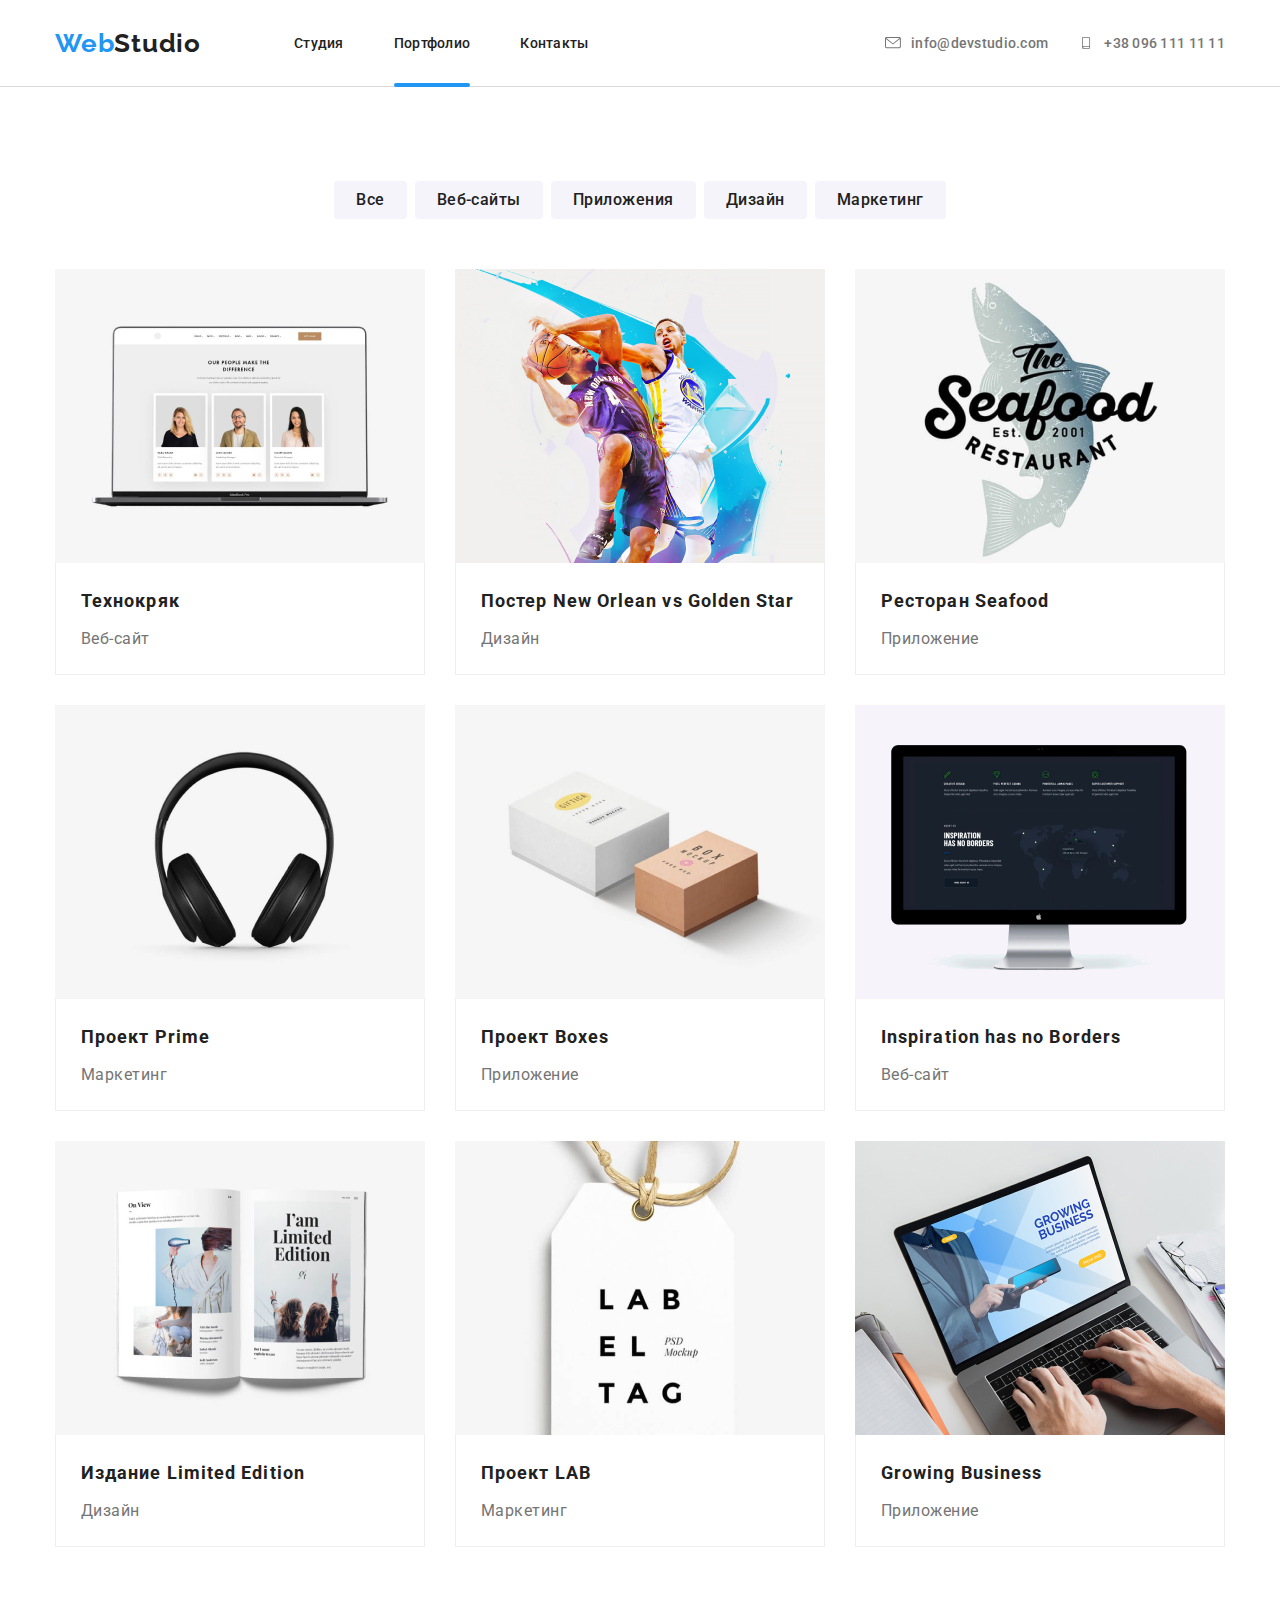
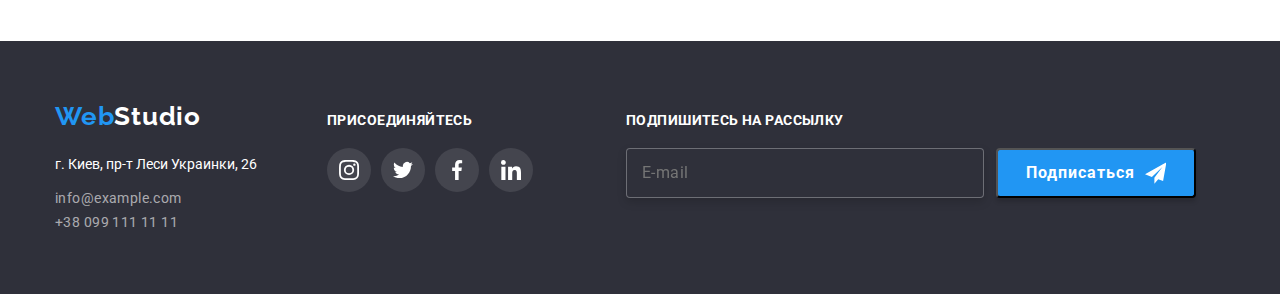
==== portfolio.html @ 21ef0cd2 "Add files via upload" ====
<!DOCTYPE html>
<html lang="ru">
  
<head>
    <meta charset="utf-8">
    <meta name="description" content="Портфолио веб-студии по созданию сайтов для бизнеса">
    <title>Портфолио</title>
    <link href="https://fonts.googleapis.com/css2?family=Raleway:wght@700&family=Roboto:wght@400;500;700;900&display=swap" rel="stylesheet">
    <link rel="stylesheet" href="https://cdnjs.cloudflare.com/ajax/libs/modern-normalize/1.0.0/modern-normalize.min.css">
    <link rel="stylesheet" href="./css/styles.css">
</head>
  
  <body>
    <header class="page-head">
      <div class="container header-menu">
        <nav class="main-nav">
          <a href="index.html" class="logo"><span class="part-logo-web">Web</span>Studio</a>
    
          <ul class="site-nav">
            <li class="item"><a href="./index.html" class="site-nav-link">Студия</a></li>
            <li class="item"><a href="./portfolio.html" class="site-nav-link is-active">Портфолио</a></li>
            <li class="item"><a href="#contacts" class="site-nav-link">Контакты</a></li>
          </ul>
        </nav>
    
        <address class="header-address-container">
          <a href="mailto:info@devstudio.com" class="header-address-link address-link">
            <svg class="address-icon" width="16" height="12">
              <use href="./images/symbol-defs.svg#icon-envelope"></use>
            </svg>info@devstudio.com</a>
          <a href="tel:+380961111111" class="header-address-link address-link">
            <svg class="address-icon" width="16" height="12">
              <use href="./images/symbol-defs.svg#icon-smartphone"></use>
            </svg>+38 096 111 11 11</a>
        </address>
      </div>
    </header>
    
    <main>
      <section class="portfolio-page">
        <div class="container">
          <ul class="nav-projects">
            <li>
              <button type="button" class="button-nav-projects">Все</button>
            </li>
          
            <li>
              <button type="button" class="button-nav-projects">Веб-сайты</button>
            </li>

            <li>
              <button type="button" class="button-nav-projects">Приложения</button>
            </li>

            <li>
              <button type="button" class="button-nav-projects">Дизайн</button>
            </li>

            <li>
              <button type="button" class="button-nav-projects">Маркетинг</button>
            </li>
          </ul>
  
          <ul class="projects-cards-container">
            <li class="project-card">
              <a href="" class="project-link">
                <div class="project-thumb">
                  <img src="./images/Technocrack.jpg" alt="Открытый сайт на ноутбуке" width="370">
                  <p class="project-description">Технокряк это современная площадка распространения коронавируса. Компании используют эту платформу для цифрового
                  шпионажа и атак на защищённые сервера конкурентов.</p>
                </div>
                <div class="project-card-description">
                  <h2 class="title-project">Технокряк</h2>
                  <p class="project-type">Веб-сайт</p>
                </div>
              </a>
            </li>

            <li class="project-card">
              <a href="" class="project-link">
                <div class="project-thumb">
                  <img src="./images/PosterNewOrlean.jpg" alt="Игроки в баскетбол с мячом" width="370">
                  <p class="project-description">Lorem ipsum dolor sit amet, consectetur adipisicing elit. A ut minima sequi non maiores explicabo molestias magnam exercitationem harum quidem.</p>
                </div>
                <div class="project-card-description">
                  <h2 class="title-project">Постер New Orlean vs Golden Star</h2>
                  <p class="project-type">Дизайн</p>
                </div>
              </a>
            </li>

            <li class="project-card">
              <a href="" class="project-link">
                <div class="project-thumb">
                  <img src="./images/RestSeaFood.jpg" alt="Название на фоне рыбы" width="370">
                  <p class="project-description">Lorem ipsum dolor sit amet consectetur adipisicing elit. Error, consequatur dignissimos rem amet neque labore excepturi aperiam doloremque quia ipsa!</p>
                </div>
                <div class="project-card-description">
                  <h2 class="title-project">Ресторан Seafood</h2>
                  <p class="project-type">Приложение</p>
                </div>
              </a>
            </li>

            <li class="project-card">
              <a href="" class="project-link">
                <div class="project-thumb">
                  <img src="./images/ProjectPrime.jpg" alt="Наушники" width="370">
                  <p class="project-description">Lorem ipsum, dolor sit amet consectetur adipisicing elit. Numquam quis dolore optio, deleniti perferendis non sit dolorum veniam minima error.</p>
                </div>
                <div class="project-card-description">
                  <h2 class="title-project">Проект Prime</h2>
                  <p class="project-type">Маркетинг</p>
                </div>
              </a>
            </li>

            <li class="project-card">
              <a href="" class="project-link">
                <div class="project-thumb">
                  <img src="./images/ProjectBoxes.jpg" alt="Коробки с лого" width="370">
                  <p class="project-description">Lorem ipsum dolor sit amet consectetur adipisicing elit. Possimus aperiam quas facilis sunt accusantium minima quod quibusdam velit quidem? Aut.</p>
                </div>
                <div class="project-card-description">
                  <h2 class="title-project">Проект Boxes</h2>
                  <p class="project-type">Приложение</p>
                </div>
              </a>
            </li>

            <li class="project-card">
              <a href="" class="project-link">
                <div class="project-thumb">
                  <img src="./images/Inspiration.jpg" alt="Открытый сайт на ПК" width="370">
                  <p class="project-description">Lorem ipsum, dolor sit amet consectetur adipisicing elit. Doloribus, obcaecati doloremque vero porro quas adipisci iure ipsam possimus voluptas aspernatur!</p>
                </div>
                <div class="project-card-description">
                  <h2 class="title-project">Inspiration has no Borders</h2>
                  <p class="project-type">Веб-сайт</p>
                </div>
              </a>
            </li>

            <li class="project-card">
              <a href="" class="project-link">
                <div class="project-thumb">
                  <img src="./images/LimitedEdition.jpg" alt="Журнал" width="370">
                  <p class="project-description">Lorem ipsum dolor sit amet consectetur, adipisicing elit. Quidem cumque iure ipsa, provident esse quas quod facilis facere unde velit.</p>
                </div>
                <div class="project-card-description">
                  <h2 class="title-project">Издание Limited Edition</h2>
                  <p class="project-type">Дизайн</p>
                </div>
              </a>
            </li>

            <li class="project-card">
              <a href="" class="project-link">
                <div class="project-thumb">
                  <img src="./images/ProjectLAB.jpg" alt="Бирка с лого" width="370">
                  <p class="project-description">Lorem, ipsum dolor sit amet consectetur adipisicing elit. Aspernatur vel illo adipisci blanditiis dicta id ullam, iure unde sit quam.</p>
                </div>
                <div class="project-card-description">
                  <h2 class="title-project">Проект LAB</h2>
                  <p class="project-type">Маркетинг</p>
                </div>
              </a>
            </li>

            <li class="project-card">
              <a href="" class="project-link">
                <div class="project-thumb">
                  <img src="./images/GrowingBusiness.jpg" alt="Руки на клавиатуре ноутбука" width="370">
                  <p class="project-description">Lorem ipsum dolor sit, amet consectetur adipisicing elit. Ad neque dolores expedita esse ipsam impedit doloremque corporis quae assumenda suscipit?</p>
                </div>
                <div class="project-card-description">
                  <h2 class="title-project">Growing Business</h2>
                  <p class="project-type">Приложение</p>
                </div>
              </a>
            </li>
          </ul>
        </div>
      </section>
    </main>
   
    <footer class="footer-container">
      <div class="container" id="contacts">
        <div class="life-address">
          <a href="index.html" class="logo logo-footer"><span class="part-logo-web">Web</span>Studio</a>
          <address class="post-address">г. Киев, пр-т Леси Украинки, 26</address>
          <address class="footer-address-container">
            <a href="mailto:info@example.com" class="footer-address-link address-link">info@example.com<br></a>
            <a href="tel:+380991111111" class="footer-address-link address-link">+38 099 111 11 11</a>
          </address>
        </div>
        <div class="social-networks-container">
          <p class="footer-titles">Присоединяйтесь</p>
          <ul class="social-networks-list">
            <li class="social-icons-item">
              <a href="http://instagram.com/" target="_blank" rel="noopener noreferer" aria-label="Instagram">
                <svg class="social-icon social-icon-footer" width="16" height="12">
                  <use href="./images/symbol-defs.svg#icon-instagram"></use>
                </svg>
              </a>
            </li>
            <li class="social-icons-item">
              <a href="https://twitter.com/" target="_blank" rel="noopener noreferer" aria-label="Twitter">
                <svg class="social-icon social-icon-footer" width="16" height="12">
                  <use href="./images/symbol-defs.svg#icon-twitter"></use>
                </svg>
              </a>
            </li>
            <li class="social-icons-item">
              <a href="https://www.facebook.com/" target="_blank" rel="noopener noreferer" aria-label="Facebook">
                <svg class="social-icon social-icon-footer" width="16" height="12">
                  <use href="./images/symbol-defs.svg#icon-facebook"></use>
                </svg>
              </a>
            </li>
            <li class="social-icons-item">
              <a href="https://www.linkedin.com/" target="_blank" rel="noopener noreferer" aria-label="Linkedin">
                <svg class="social-icon social-icon-footer" width="16" height="12">
                  <use href="./images/symbol-defs.svg#icon-linkedin"></use>
                </svg>
              </a>
            </li>
          </ul>
        </div>
    
        <form action="" method="POST">
          <label class="footer-titles" for="subscribe">Подпишитесь на рассылку</label>
          <div class="subscribe-input-button">
            <input class="email-input" type="email" name="email" placeholder="E-mail" id="subscribe" />
            <button class="subscribe-button" type="submit">
              Подписаться
              <!--<span class="subscribe-button-text">Подписаться</span>-->
              <svg class="subscribe-button-icon" width="24" height="24">
                <use href="./images/symbol-defs.svg#icon-send"></use>
              </svg>
            </button>
          </div>
        </form>
      </div>
    </footer>
  </body>
</html>
---- css/styles.css ----
ul {
  list-style-type: none; /* Убираем маркеры */
  margin: 0px;
  padding: 0px;
}

a {
  text-decoration: none;
}

img {
  display: block;
}

.container {
  width: 1200px;
  padding-left: 15px;
  padding-right: 15px;
  margin-left: auto;
  margin-right: auto;
}

.features-container ul,
.services-container ul,
.team-container ul,
.regular-customers-container ul {
  display: flex;
  justify-content: space-between;
}

.page-head {
  padding-top: 25px;
  padding-bottom: 25px;
  background: #ffffff;
  border-bottom: 1px solid rgba(0, 0, 0, 0.15);
}

.logo {
  font-family: Raleway, sans-serif;
  font-style: normal;
  font-weight: bold;
  font-size: 26px;
  line-height: 31px;
  letter-spacing: 0.03em;
  color: #212121;

  transition-duration: 250ms;
  transition-timing-function: cubic-bezier(0.4, 0, 0.2, 1);
}

.part-logo-web {
  color: #2196f3;
}

.site-nav {
  display: flex;
  margin-left: 93px;
  font-family: "Roboto", sans-serif;
  font-style: normal;
  font-weight: 500;
  font-size: 14px;
  line-height: 16px;
  letter-spacing: 0.02em;
}

.site-nav .item:not(:last-child) {
  margin-right: 50px;
}

.site-nav-link {
  position: relative;
  display: block;
  color: #212121;
  padding-top: 10px;
  padding-bottom: 10px;

  transition-duration: 250ms;
  transition-timing-function: cubic-bezier(0.4, 0, 0.2, 1);
}

.is-active::after {
  position: absolute;
  left: 0;
  bottom: 0;
  content: "";
  display: block;
  width: 100%;
  height: 4px;
  background-color: #2196f3;
  border-radius: 2px;
  transform: translateY(26px);
  opacity: 1;
}

.header-address-container {
  display: flex;
  margin-left: auto;
  font-family: "Roboto", sans-serif;
  font-style: normal;
  font-weight: 500;
  font-size: 14px;
  line-height: 16px;
  letter-spacing: 0.02em;
}

.header-address-link {
  display: flex;
  align-items: center;
  justify-content: center;
  color: #757575;
}

.address-link {
  transition-duration: 250ms;
  transition-timing-function: cubic-bezier(0.4, 0, 0.2, 1);
}

.header-address-link:not(:last-child) {
  margin-right: 30px;
}

.header-menu,
.main-nav {
  display: flex;
  align-items: center;
}

.address-icon {
  margin-right: 10px;
  fill: #757575;

  transition-duration: 250ms;
  transition-timing-function: cubic-bezier(0.4, 0, 0.2, 1);
}

.page-hero {
  height: 600px;
  max-width: 1600px;
  padding-top: 200px;
  padding-bottom: 200px;
  font-family: "Roboto", sans-serif;
  font-style: normal;
  text-align: center;
  background-color: #2f303a;
  background-image: linear-gradient(
      rgba(47, 48, 58, 0.4),
      rgba(47, 48, 58, 0.4)
    ),
    url(../images/hero-background.jpg);
  background-size: cover;
}

.title-hero {
  font-weight: 900;
  font-size: 44px;
  line-height: 60px;
  text-transform: uppercase;
  color: #ffffff;
  letter-spacing: 0.06em;
  margin-top: 0px;
  margin-bottom: 30px;
  width: 696px;
  margin-left: auto;
  margin-right: auto;
}

.button-order-service {
  background-color: #2196f3;
  box-shadow: 0px 4px 4px rgba(0, 0, 0, 0.15);
  font-weight: bold;
  font-size: 16px;
  line-height: 30px;
  display: flex;
  text-align: center;
  border-radius: 4px;
  border: 0px;
  letter-spacing: 0.06em;
  color: #ffffff;
  min-width: 200px;
  min-height: 50px;
  padding: 10px 32px;
  margin-left: auto;
  margin-right: auto;

  transition-duration: 250ms;
  transition-timing-function: cubic-bezier(0.4, 0, 0.2, 1);
}

.features-container {
  background: #ffffff;
  font-family: "Roboto", sans-serif;
  font-style: normal;
  letter-spacing: 0.03em;
  padding: 94px 0px;
}

.feature-card::before {
  content: "";
  display: block;
  width: 270px;
  height: 120px;
  margin-bottom: 30px;
  background-size: contain;
  background-repeat: no-repeat;
  background-position: center;
  background-color: #f5f4fa;
  border-radius: 4px;
}

.icon-antenna::before {
  background-image: url(../images/antenna.svg);
  background-size: 70px 70px;
}

.icon-clock::before {
  background-image: url(../images/clock.svg);
  background-size: 67px 70px;
}

.icon-diagram::before {
  background-image: url(../images/diagram.svg);
  background-size: 70px 54px;
}

.icon-astronaut::before {
  background-image: url(../images/astronaut.svg);
  background-size: 70px 70px;
}

.title-features {
  display: none;
}

.title-paragraph-features {
  text-transform: uppercase;
  font-weight: bold;
  font-size: 14px;
  line-height: 16px;
  color: #212121;
  margin-top: 0px;
  margin-bottom: 10px;
}

.text-paragraph-features {
  font-weight: normal;
  font-size: 14px;
  line-height: 24px;
  color: #757575;
  margin-top: 0px;
  margin-bottom: 0px;
  width: 270px;
}

.services-container {
  background: #ffffff;
  padding-bottom: 94px;
}

.services-thumb {
  position: relative;
}

.services-title {
  position: absolute;
  bottom: 0%;
  width: 100%;
  height: 70px;
  margin: 0px;
  padding-top: 27px;
  padding-bottom: 27px;
  background-color: rgba(47, 48, 58, 0.8);
  font-family: Roboto;
  font-style: normal;
  font-weight: bold;
  font-size: 14px;
  line-height: 16px;
  text-align: center;
  letter-spacing: 0.03em;
  text-transform: uppercase;
  color: #ffffff;
}

.section-titles {
  font-family: "Roboto", sans-serif;
  font-style: normal;
  font-weight: bold;
  font-size: 36px;
  line-height: 42px;
  text-align: center;
  letter-spacing: 0.03em;
  color: #212121;
  margin-top: 0px;
  margin-bottom: 50px;
}

.team-container {
  background: #f5f4fa;
  padding: 94px 0px;
}

.employee-card {
  background: #ffffff;
  box-shadow: 0px 1px 3px rgba(0, 0, 0, 0.12), 0px 1px 1px rgba(0, 0, 0, 0.14),
    0px 2px 1px rgba(0, 0, 0, 0.2);
  font-family: "Roboto", sans-serif;
  font-style: normal;
  font-size: 16px;
  line-height: 19px;
  text-align: center;
  letter-spacing: 0.03em;
  width: 270px;
}

.employee-card-description {
  padding: 30px 32px;
}

.title-employee-card {
  font-weight: 500;
  color: #212121;
  margin-top: 0px;
  margin-bottom: 10px;
}

.employee-position {
  font-weight: normal;
  color: #757575;
  margin-top: 0px;
  margin-bottom: 16px;
}

.social-icons-item {
  width: 44px;
  height: 44px;
  padding: 12px;
  border-radius: 25px;
  background-color: rgba(255, 255, 255, 0.1);

  transition-duration: 250ms;
  transition-timing-function: cubic-bezier(0.4, 0, 0.2, 1);
}

.social-icon {
  fill: #afb1b8;
  width: 20px;
  height: 20px;
  transition-duration: 250ms;
  transition-timing-function: cubic-bezier(0.4, 0, 0.2, 1);
}

.social-icon-footer {
  fill: #ffffff;
}

.regular-customers-container {
  padding: 94px 0px;
  background-color: #ffffff;
}

.customer-card {
  width: 170px;
  height: 90px;
  border: 1px solid #afb1b8;
  border-radius: 4px;

  transition-duration: 250ms;
  transition-timing-function: cubic-bezier(0.4, 0, 0.2, 1);
}

.customer-links {
  display: block;
  width: 170px;
  height: 90px;

  transition-duration: 250ms;
  transition-timing-function: cubic-bezier(0.4, 0, 0.2, 1);
}

.customer-icons {
  fill: #afb1b8;

  transition-duration: 250ms;
  transition-timing-function: cubic-bezier(0.4, 0, 0.2, 1);
}

.logo-1 {
  width: 45px;
  height: 50px;
  margin: 20px 63px;
}

.logo-2 {
  width: 40px;
  height: 52px;
  margin: 19px 65px;
}

.logo-3 {
  width: 41px;
  height: 43px;
  margin: 24px 64px;
}

.logo-4 {
  width: 80px;
  height: 42px;
  margin: 24px 45px;
}

.logo-5 {
  width: 59px;
  height: 47px;
  margin: 22px 55px;
}

.logo-6 {
  width: 89px;
  height: 45px;
  margin: 22px 41px;
}

.footer-container {
  background: #2f303a;
  padding-top: 60px;
  padding-bottom: 60px;
}

#contacts {
  display: flex;
  align-items: baseline;
}

.logo-footer {
  color: #ffffff;
}

.post-address {
  color: #ffffff;
  font-size: 14px;
  line-height: 24px;
  font-family: "Roboto", sans-serif;
  font-style: normal;
  margin-bottom: 10px;
  margin-top: 20px;
}

.footer-address-container {
  font-family: "Roboto", sans-serif;
  font-weight: normal;
  font-style: normal;
  font-size: 14px;
  line-height: 24px;
  letter-spacing: 0.03em;
}

.footer-address-link {
  color: rgba(255, 255, 255, 0.6);
  inline-size: 10px;
}

.life-address {
  margin-right: 70px;
}

.footer-titles {
  display: block;
  margin-top: 0px;
  margin-bottom: 20px;
  font-family: Roboto;
  font-style: normal;
  font-weight: bold;
  font-size: 14px;
  line-height: 16px;
  letter-spacing: 0.03em;
  text-transform: uppercase;
  color: #ffffff;
}

.social-networks-container {
  margin-right: 93px;
}

.social-networks-list {
  display: flex;
}

.social-icons-item:not(:last-child) {
  margin-right: 10px;
}

.subscribe-input-button {
  display: flex;
}

.email-input {
  width: 358px;
  height: 50px;
  padding: 15px;
  border: 1px solid rgba(255, 255, 255, 0.3);
  filter: drop-shadow(0px 4px 4px rgba(0, 0, 0, 0.15));
  border-radius: 4px;
  background-color: #2f303a;
  font-family: Roboto, sans-serif;
  font-style: normal;
  font-weight: normal;
  font-size: 16px;
  line-height: 20px;
  letter-spacing: 0.03em;
  color: rgba(255, 255, 255, 0.6);
}

.subscribe-button {
  display: flex;
  align-items: center;
  width: 200px;
  height: 50px;
  padding: 10px 28px;
  margin-left: 12px;
  background: #2196f3;
  box-shadow: 0px 4px 4px rgba(0, 0, 0, 0.15);
  border-radius: 4px;
  font-family: Roboto, sans-serif;
  font-style: normal;
  font-weight: bold;
  font-size: 16px;
  line-height: 30px;
  letter-spacing: 0.06em;
  color: #ffffff;
  transition-duration: 250ms;
  transition-timing-function: cubic-bezier(0.4, 0, 0.2, 1);
}

.subscribe-button-icon {
  margin-left: 10px;
  fill: #ffffff;
  transition-duration: 250ms;
  transition-timing-function: cubic-bezier(0.4, 0, 0.2, 1);
}

.portfolio-page {
  padding-top: 94px;
  padding-bottom: 94px;
  background: #ffffff;
  font-family: "Roboto", sans-serif;
  font-style: normal;
}

.nav-projects {
  display: flex;
  justify-content: center;
  margin-bottom: 50px;
}

.nav-projects > li:not(:last-child) {
  margin-right: 8px;
}

.button-nav-projects {
  padding: 6px 22px;
  background: #f5f4fa;
  border: 0px;
  font-family: "Roboto", sans-serif;
  font-style: normal;
  font-weight: 500;
  font-size: 16px;
  line-height: 26px;
  text-align: center;
  letter-spacing: 0.03em;
  color: #212121;
  border-radius: 4px;

  transition-duration: 250ms;
  transition-timing-function: cubic-bezier(0.4, 0, 0.2, 1);
}

.projects-cards-container {
  display: flex;
  flex-wrap: wrap;
  margin-right: -30px;
  margin-bottom: -30px;
}

.project-card {
  margin-right: 30px;
  margin-bottom: 30px;
  flex-basis: calc((100% - 3 * 30px) / 3);
  align-content: stretch;
  background: #ffffff;
  box-sizing: border-box;
  width: 370px;

  transition-duration: 250ms;
  transition-timing-function: cubic-bezier(0.4, 0, 0.2, 1);
}

.project-link {
  transition-duration: 250ms;
  transition-timing-function: cubic-bezier(0.4, 0, 0.2, 1);
}

.project-thumb {
  position: relative;
  display: block;
  overflow: hidden;
}

.project-thumb::before {
  content: "";
  position: absolute;
  width: 100%;
  height: 100%;
  transform: translateY(100%);
  transition-duration: 250ms;
  transition-timing-function: cubic-bezier(0.4, 0, 0.2, 1);
}

.project-description {
  position: absolute;
  top: 0;
  left: 0;
  opacity: 0;
  pointer-events: none;
  margin: 0px;
  padding: 63px 24px;
  display: block;
  width: 100%;
  height: 100%;
  font-family: Roboto;
  font-style: normal;
  font-weight: normal;
  font-size: 18px;
  line-height: 28px;
  letter-spacing: 0.03em;
  color: #ffffff;
  transform: translateY(100%);
  transition-duration: 250ms;
  transition-timing-function: cubic-bezier(0.4, 0, 0.2, 1);
}

.project-card img {
  width: 100%;
  height: auto;
}

.project-card-description {
  padding: 20px 25px;
  border-bottom: 1px solid #eeeeee;
  border-right: 1px solid #eeeeee;
  border-left: 1px solid #eeeeee;
}

.title-project {
  font-weight: bold;
  font-size: 18px;
  line-height: 36px;
  letter-spacing: 0.06em;
  color: #212121;
  margin-top: 0px;
  margin-bottom: 5px;
}

.project-type {
  font-weight: normal;
  font-size: 16px;
  line-height: 30px;
  letter-spacing: 0.03em;
  color: #757575;
  margin: 0px;
}

.backdrop {
  position: fixed;
  top: 0;
  left: 0;
  width: 100%;
  height: 100%;
  background-color: rgba(0, 0, 0, 0.2);
}

.modal {
  position: absolute;
  top: 50%;
  left: 50%;
  padding: 40px;
  transform: translate(-50%, -50%) scale(1);
  transition-duration: 250ms;
  transition-timing-function: cubic-bezier(0.4, 0, 0.2, 1);
  width: 528px;
  height: 581px;
  box-shadow: 0px 1px 3px rgba(0, 0, 0, 0.12), 0px 1px 1px rgba(0, 0, 0, 0.14),
    0px 2px 1px rgba(0, 0, 0, 0.2);
  border-radius: 4px;
  background-color: #ffffff;
}

.backdrop.is-hidden {
  opacity: 0;
  pointer-events: none;
}

.backdrop.is-hidden .modal {
  transform: translate(-50%, -50%) scale(0.6);
}

.modal-close-button {
  position: absolute;
  top: 8px;
  right: 8px;
  width: 30px;
  height: 30px;
  padding: 0px;
  margin: 0px;
  background-color: #ffffff;
  outline-style: none;
  border: 1px solid rgba(0, 0, 0, 0.1);
  border-radius: 25px;
  transition-duration: 250ms;
  transition-timing-function: cubic-bezier(0.4, 0, 0.2, 1);
}

.modal-close-icon {
  position: absolute;
  top: 50%;
  left: 50%;
  transform: translate(-50%, -50%);
  width: 11px;
  height: 11px;
}

.contact-form-container {
  margin-left: auto;
}

.contact-form {
  display: flex;
  align-items: center;
  flex-direction: column;
  margin-top: 2px;
  font-family: Roboto, sans-serif;
  font-style: normal;
}

.inputs-container {
  width: 100%;
}

.form-title {
  margin-top: 0px;
  margin-bottom: 12px;
  font-weight: bold;
  font-size: 20px;
  line-height: 23px;
  text-align: center;
  letter-spacing: 0.03em;
  color: #212121;
}

.label-title {
  display: block;
  margin-bottom: 4px;
  font-weight: normal;
  font-size: 12px;
  line-height: 14px;
  letter-spacing: 0.01em;
  color: #757575;
}

.contact-input-container {
  position: relative;
}

.contact-input {
  display: block;
  padding: 0px 40px;
  margin-bottom: 10px;
  width: 100%;
  height: 40px;
  transition-duration: 250ms;
  transition-timing-function: cubic-bezier(0.4, 0, 0.2, 1);
  border: 1px solid rgba(33, 33, 33, 0.2);
  border-radius: 4px;
}

.contact-input-icon {
  position: absolute;
  top: 50%;
  left: 15px;
  transform: translate(0%, -50%);
  width: 15px;
  height: 12px;
  fill: #212121;
  transition-duration: 250ms;
  transition-timing-function: cubic-bezier(0.4, 0, 0.2, 1);
}

.comment-area {
  display: block;
  height: 120px;
  width: 100%;
  margin-bottom: 20px;
  border: 1px solid rgba(33, 33, 33, 0.2);
  border-radius: 4px;
  transition-duration: 250ms;
  transition-timing-function: cubic-bezier(0.4, 0, 0.2, 1);
}

.checkbox-container {
  position: relative;
  display: flex;
  align-items: center;
  margin-bottom: 30px;
  text-align: center;
}

.checkbox {
  position: absolute;
  appearance: none;
}

.checkbox-icon {
  display: inline-block;
  width: 15px;
  height: 15px;
  margin-right: 8px;
  border: 2px solid #212121;
  border-radius: 2px;
  transition-duration: 250ms;
  transition-timing-function: cubic-bezier(0.4, 0, 0.2, 1);
}

.checkbox-subscribe {
  font-weight: normal;
  font-size: 14px;
  line-height: 24px;
  letter-spacing: 0.03em;
  color: #757575;
}

.checkbox-link {
  font-weight: normal;
  font-size: 14px;
  line-height: 24px;
  letter-spacing: 0.03em;
  color: #2196f3;
  text-decoration: underline;
}

.submit-contacts-button {
  padding: 10px 55px;
  text-align: center;
  width: 200px;
  height: 50px;
  font-weight: bold;
  font-size: 16px;
  line-height: 30px;
  text-align: center;
  letter-spacing: 0.06em;
  color: #ffffff;
  background: #2196f3;
  box-shadow: 0px 4px 4px rgba(0, 0, 0, 0.15);
  border: 0px;
  border-radius: 4px;
}

/*Псевдоклассы*/

.logo:focus {
  outline-color: #2196f3;
}

.site-nav-link:hover,
.site-nav-link:focus {
  color: #2196f3;
  outline-color: #2196f3;
}

.address-link:hover,
.address-link:focus {
  color: #2196f3;
  outline-color: #2196f3;
}

.address-link:hover .address-icon,
.address-link:focus .address-icon {
  fill: #2196f3;
}

.button-order-service:hover,
.button-order-service:focus {
  background-color: #ffffff;
  color: #2196f3;
  box-shadow: 0px 3px 1px rgba(0, 0, 0, 0.1), 0px 1px 2px rgba(0, 0, 0, 0.08),
    0px 2px 2px rgba(0, 0, 0, 0.12);
  outline: 0px;
}

.button-nav-projects:hover,
.button-nav-projects:focus {
  background: #2196f3;
  box-shadow: 0px 3px 1px rgba(0, 0, 0, 0.1), 0px 1px 2px rgba(0, 0, 0, 0.08),
    0px 2px 2px rgba(0, 0, 0, 0.12);
  color: #ffffff;
  border-radius: 4px;
  outline: 0px;
}

.project-card:hover,
.project-card:focus {
  box-shadow: 0px 1px 1px rgba(0, 0, 0, 0.12), 0px 4px 4px rgba(0, 0, 0, 0.06),
    1px 4px 6px rgba(0, 0, 0, 0.16);
}

.social-icons-item:hover,
.social-icons-item:focus {
  background-color: #2196f3;
  border-radius: 25px;
}

.social-icons-item:hover .social-icon,
.social-icons-item:focus .social-icon {
  fill: #ffffff;
}

.customer-links:hover .customer-icons,
.customer-links:focus .customer-icons {
  fill: #2196f3;
}

.customer-card:hover,
.customer-card:focus {
  border-color: #2196f3;
}

.project-link:hover .project-thumb::before,
.project-link:focus .project-thumb::before {
  transform: translateY(0px);
  background-color: rgba(33, 149, 243, 0.9);
}

.project-link:hover .project-description,
.project-link:focus .project-description {
  transform: translateY(0px);
  opacity: 1;
}

.subscribe-button:hover,
.subscribe-button:focus {
  background-color: #ffffff;
  color: #2196f3;
}

.subscribe-button:hover .subscribe-button-icon,
.subscribe-button:focus .subscribe-button-icon {
  fill: #2196f3;
}

.modal-close-button:hover .modal-close-icon,
.modal-close-button:focus .modal-close-icon {
  fill: #2196f3;
}

.contact-input:focus {
  outline-color: #2196f3;
}

.contact-input:focus + .contact-input-icon {
  fill: #2196f3;
}

.comment-area:focus {
  outline-color: #2196f3;
}

.checkbox:focus + .checkbox-icon {
  border-color: #2196f3;
}

.modal-close-button:focus {
  border-color: #2f303a;
}

.checkbox:checked + .checkbox-icon {
  background-color: #2196f3;
  background-image: url("../images/icon-check.svg");
  background-size: contain;
  background-origin: border-box;
  border-color: #2196f3;
}
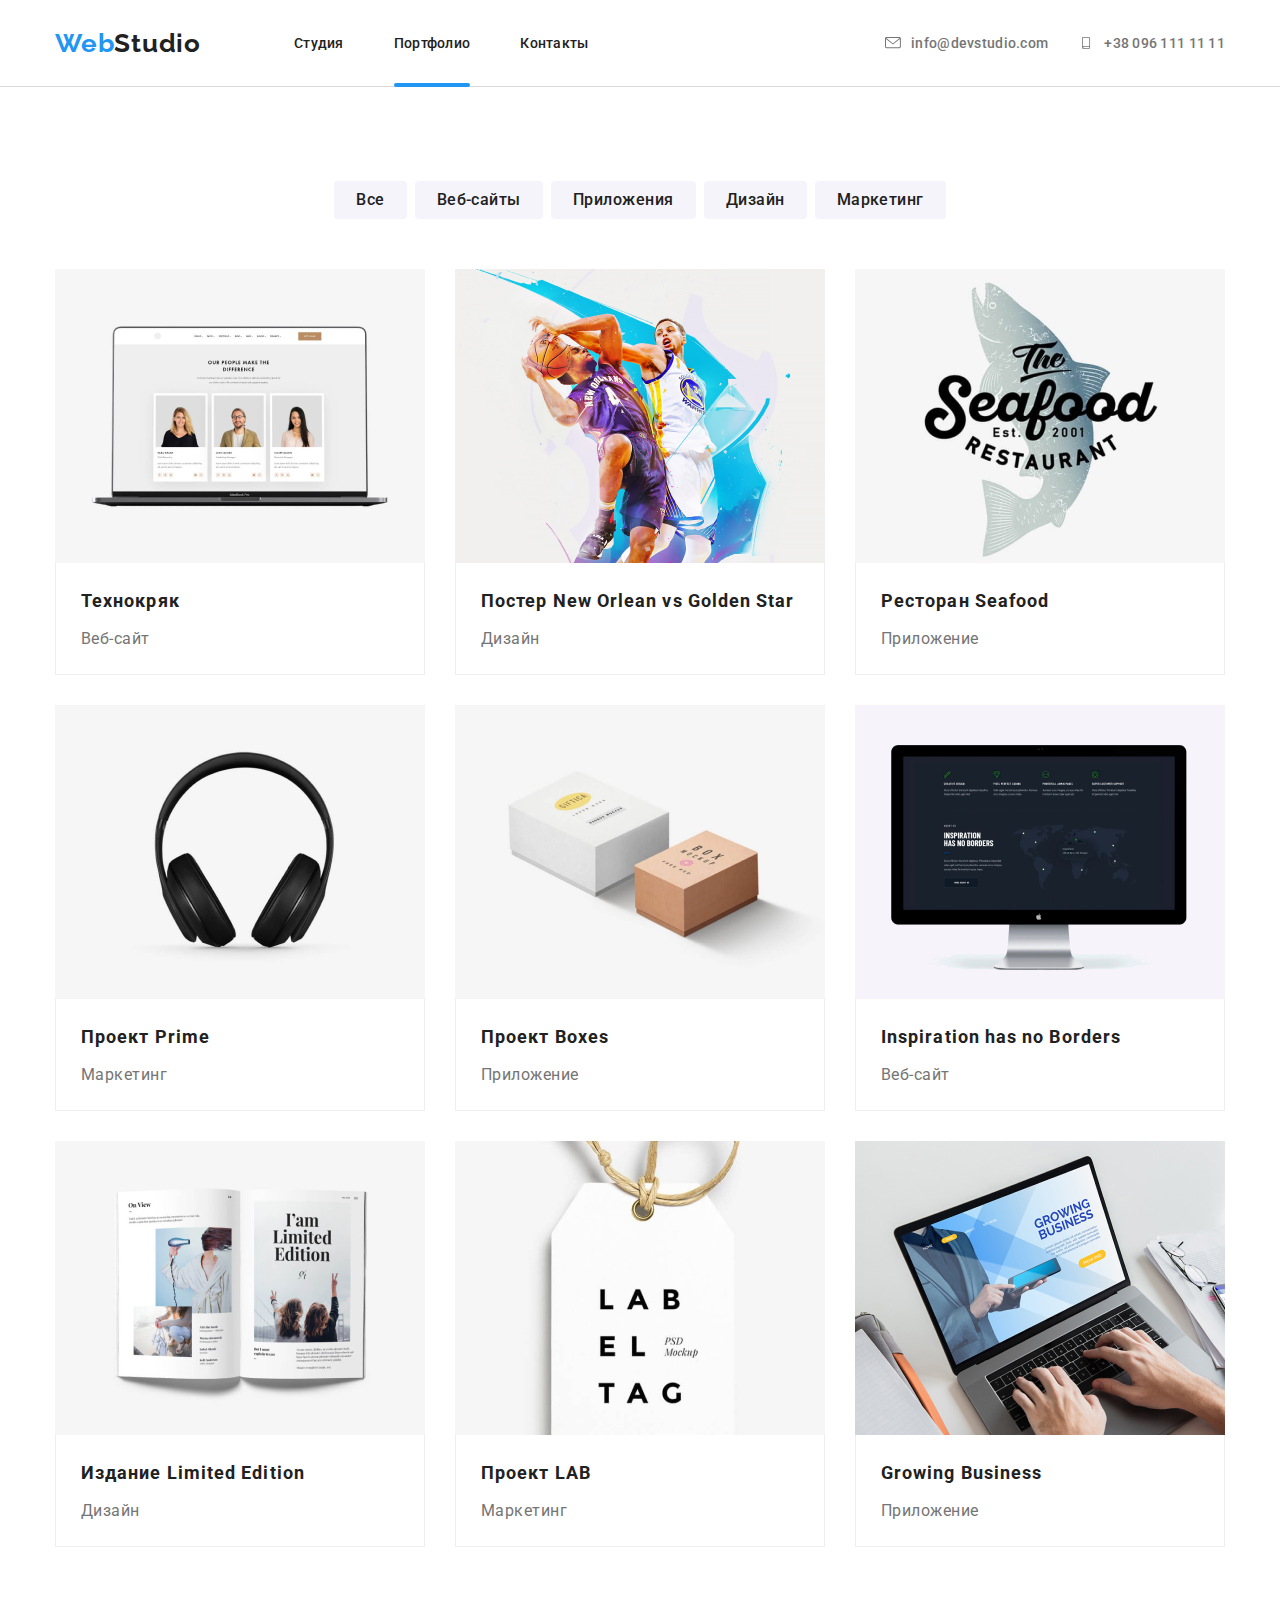
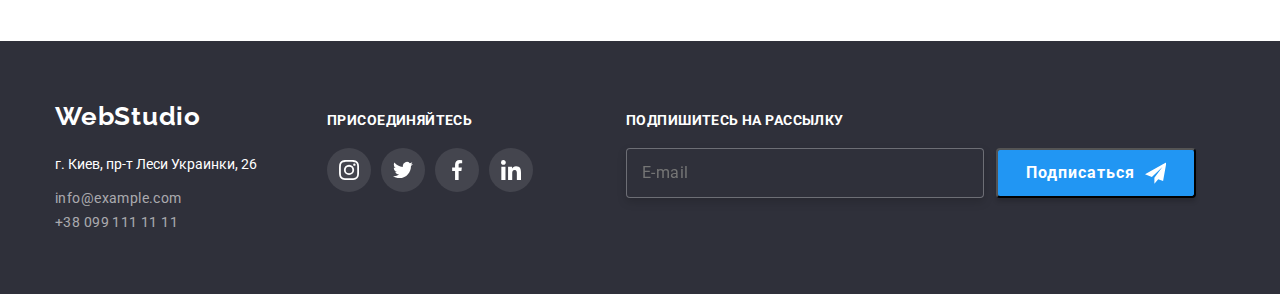
==== commit 17ad0c56: "bem in header" ====
--- a/portfolio.html
+++ b/portfolio.html
@@ -12,24 +12,25 @@
   
   <body>
     <header class="page-head">
-      <div class="container header-menu">
+      <div class="container page-head__container">
         <nav class="main-nav">
-          <a href="index.html" class="logo"><span class="part-logo-web">Web</span>Studio</a>
-    
-          <ul class="site-nav">
-            <li class="item"><a href="./index.html" class="site-nav-link">Студия</a></li>
-            <li class="item"><a href="./portfolio.html" class="site-nav-link is-active">Портфолио</a></li>
-            <li class="item"><a href="#contacts" class="site-nav-link">Контакты</a></li>
+          <a href="index.html" class="logo"><span class="logo__part-web">Web</span>Studio</a>
+    
+          <ul class="page-navigation">
+            <li class="page-navigation__item"><a href="./index.html"
+                class="page-navigation__link">Студия</a></li>
+            <li class="page-navigation__item"><a href="./portfolio.html" class="page-navigation__link page-navigation__link--is-active">Портфолио</a></li>
+            <li class="page-navigation__item"><a href="#contacts" class="page-navigation__link">Контакты</a></li>
           </ul>
         </nav>
     
-        <address class="header-address-container">
-          <a href="mailto:info@devstudio.com" class="header-address-link address-link">
-            <svg class="address-icon" width="16" height="12">
+        <address class="address">
+          <a href="mailto:info@devstudio.com" class="address__link">
+            <svg class="address__icon" width="16" height="12">
               <use href="./images/symbol-defs.svg#icon-envelope"></use>
             </svg>info@devstudio.com</a>
-          <a href="tel:+380961111111" class="header-address-link address-link">
-            <svg class="address-icon" width="16" height="12">
+          <a href="tel:+380961111111" class="address__link">
+            <svg class="address__icon" width="16" height="12">
               <use href="./images/symbol-defs.svg#icon-smartphone"></use>
             </svg>+38 096 111 11 11</a>
         </address>
--- a/css/styles.css
+++ b/css/styles.css
@@ -1,5 +1,7 @@
+/* Base Styles*/
+
 ul {
-  list-style-type: none; /* Убираем маркеры */
+  list-style-type: none;
   margin: 0px;
   padding: 0px;
 }
@@ -28,6 +30,8 @@
   justify-content: space-between;
 }
 
+/* Page header */
+
 .page-head {
   padding-top: 25px;
   padding-bottom: 25px;
@@ -35,6 +39,16 @@
   border-bottom: 1px solid rgba(0, 0, 0, 0.15);
 }
 
+/* Page header and main navigation containers */
+
+.page-head__container,
+.main-nav {
+  display: flex;
+  align-items: center;
+}
+
+/* Logo */
+
 .logo {
   font-family: Raleway, sans-serif;
   font-style: normal;
@@ -48,11 +62,13 @@
   transition-timing-function: cubic-bezier(0.4, 0, 0.2, 1);
 }
 
-.part-logo-web {
+.logo__part-web {
   color: #2196f3;
 }
 
-.site-nav {
+/* Page navigation */
+
+.page-navigation {
   display: flex;
   margin-left: 93px;
   font-family: "Roboto", sans-serif;
@@ -63,22 +79,21 @@
   letter-spacing: 0.02em;
 }
 
-.site-nav .item:not(:last-child) {
+.page-navigation__item:not(:last-child) {
   margin-right: 50px;
 }
 
-.site-nav-link {
+.page-navigation__link {
   position: relative;
   display: block;
   color: #212121;
   padding-top: 10px;
   padding-bottom: 10px;
-
-  transition-duration: 250ms;
-  transition-timing-function: cubic-bezier(0.4, 0, 0.2, 1);
-}
-
-.is-active::after {
+  transition-duration: 250ms;
+  transition-timing-function: cubic-bezier(0.4, 0, 0.2, 1);
+}
+
+.page-navigation__link--is-active::after {
   position: absolute;
   left: 0;
   bottom: 0;
@@ -92,7 +107,7 @@
   opacity: 1;
 }
 
-.header-address-container {
+.address {
   display: flex;
   margin-left: auto;
   font-family: "Roboto", sans-serif;
@@ -103,29 +118,20 @@
   letter-spacing: 0.02em;
 }
 
-.header-address-link {
+.address__link {
   display: flex;
   align-items: center;
   justify-content: center;
   color: #757575;
-}
-
-.address-link {
-  transition-duration: 250ms;
-  transition-timing-function: cubic-bezier(0.4, 0, 0.2, 1);
-}
-
-.header-address-link:not(:last-child) {
+  transition-duration: 250ms;
+  transition-timing-function: cubic-bezier(0.4, 0, 0.2, 1);
+}
+
+.address__link:not(:last-child) {
   margin-right: 30px;
 }
 
-.header-menu,
-.main-nav {
-  display: flex;
-  align-items: center;
-}
-
-.address-icon {
+.address__icon {
   margin-right: 10px;
   fill: #757575;
 
@@ -868,20 +874,20 @@
   outline-color: #2196f3;
 }
 
-.site-nav-link:hover,
-.site-nav-link:focus {
+.page-navigation__link:hover,
+.page-navigation:focus {
   color: #2196f3;
   outline-color: #2196f3;
 }
 
-.address-link:hover,
-.address-link:focus {
+.address__link:hover,
+.address__link:focus {
   color: #2196f3;
   outline-color: #2196f3;
 }
 
-.address-link:hover .address-icon,
-.address-link:focus .address-icon {
+.address__link:hover .address__icon,
+.address__link:focus .address__icon {
   fill: #2196f3;
 }
 
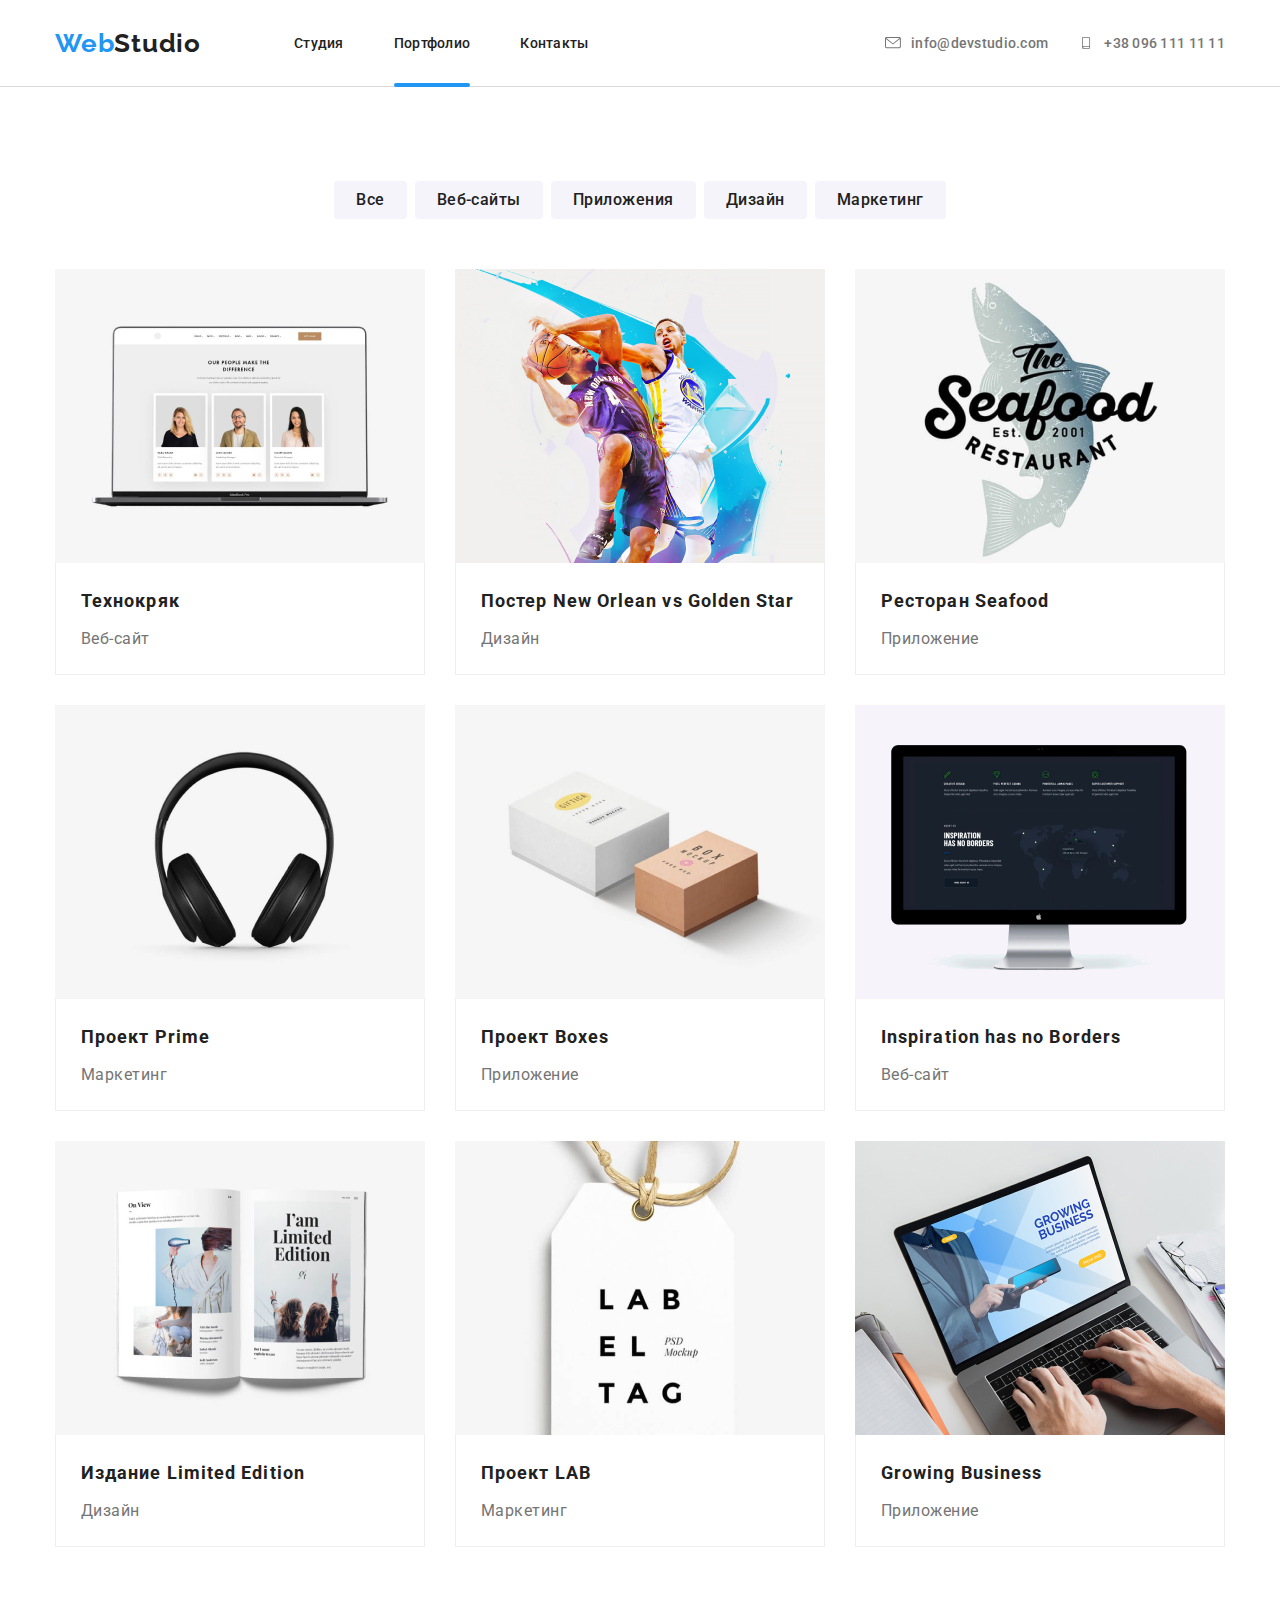
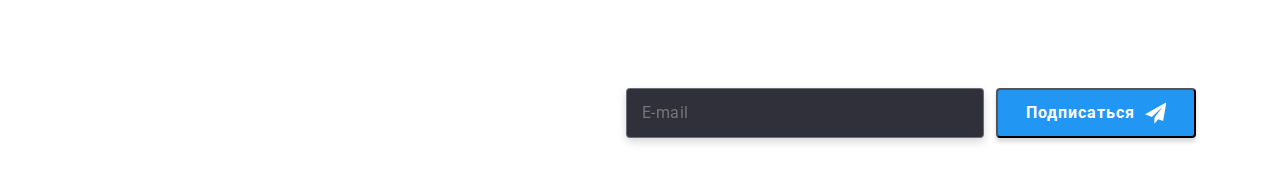
==== commit 6d150cad: "bem in page hero" ====
--- a/portfolio.html
+++ b/portfolio.html
@@ -11,7 +11,7 @@
 </head>
   
   <body>
-    <header class="page-head">
+    <header class="header">
       <div class="container page-head__container">
         <nav class="main-nav">
           <a href="index.html" class="logo"><span class="logo__part-web">Web</span>Studio</a>
--- a/css/styles.css
+++ b/css/styles.css
@@ -32,7 +32,7 @@
 
 /* Page header */
 
-.page-head {
+.header {
   padding-top: 25px;
   padding-bottom: 25px;
   background: #ffffff;
@@ -107,6 +107,8 @@
   opacity: 1;
 }
 
+/* Header address container */
+
 .address {
   display: flex;
   margin-left: auto;
@@ -138,6 +140,8 @@
   transition-duration: 250ms;
   transition-timing-function: cubic-bezier(0.4, 0, 0.2, 1);
 }
+
+/* Page hero */
 
 .page-hero {
   height: 600px;
@@ -156,7 +160,7 @@
   background-size: cover;
 }
 
-.title-hero {
+.page-hero__title {
   font-weight: 900;
   font-size: 44px;
   line-height: 60px;
@@ -170,7 +174,7 @@
   margin-right: auto;
 }
 
-.button-order-service {
+.page-hero__button {
   background-color: #2196f3;
   box-shadow: 0px 4px 4px rgba(0, 0, 0, 0.15);
   font-weight: bold;
@@ -187,10 +191,11 @@
   padding: 10px 32px;
   margin-left: auto;
   margin-right: auto;
-
-  transition-duration: 250ms;
-  transition-timing-function: cubic-bezier(0.4, 0, 0.2, 1);
-}
+  transition-duration: 250ms;
+  transition-timing-function: cubic-bezier(0.4, 0, 0.2, 1);
+}
+
+/* Features section */
 
 .features-container {
   background: #ffffff;
@@ -425,7 +430,7 @@
   margin: 22px 41px;
 }
 
-.footer-container {
+.footer {
   background: #2f303a;
   padding-top: 60px;
   padding-bottom: 60px;
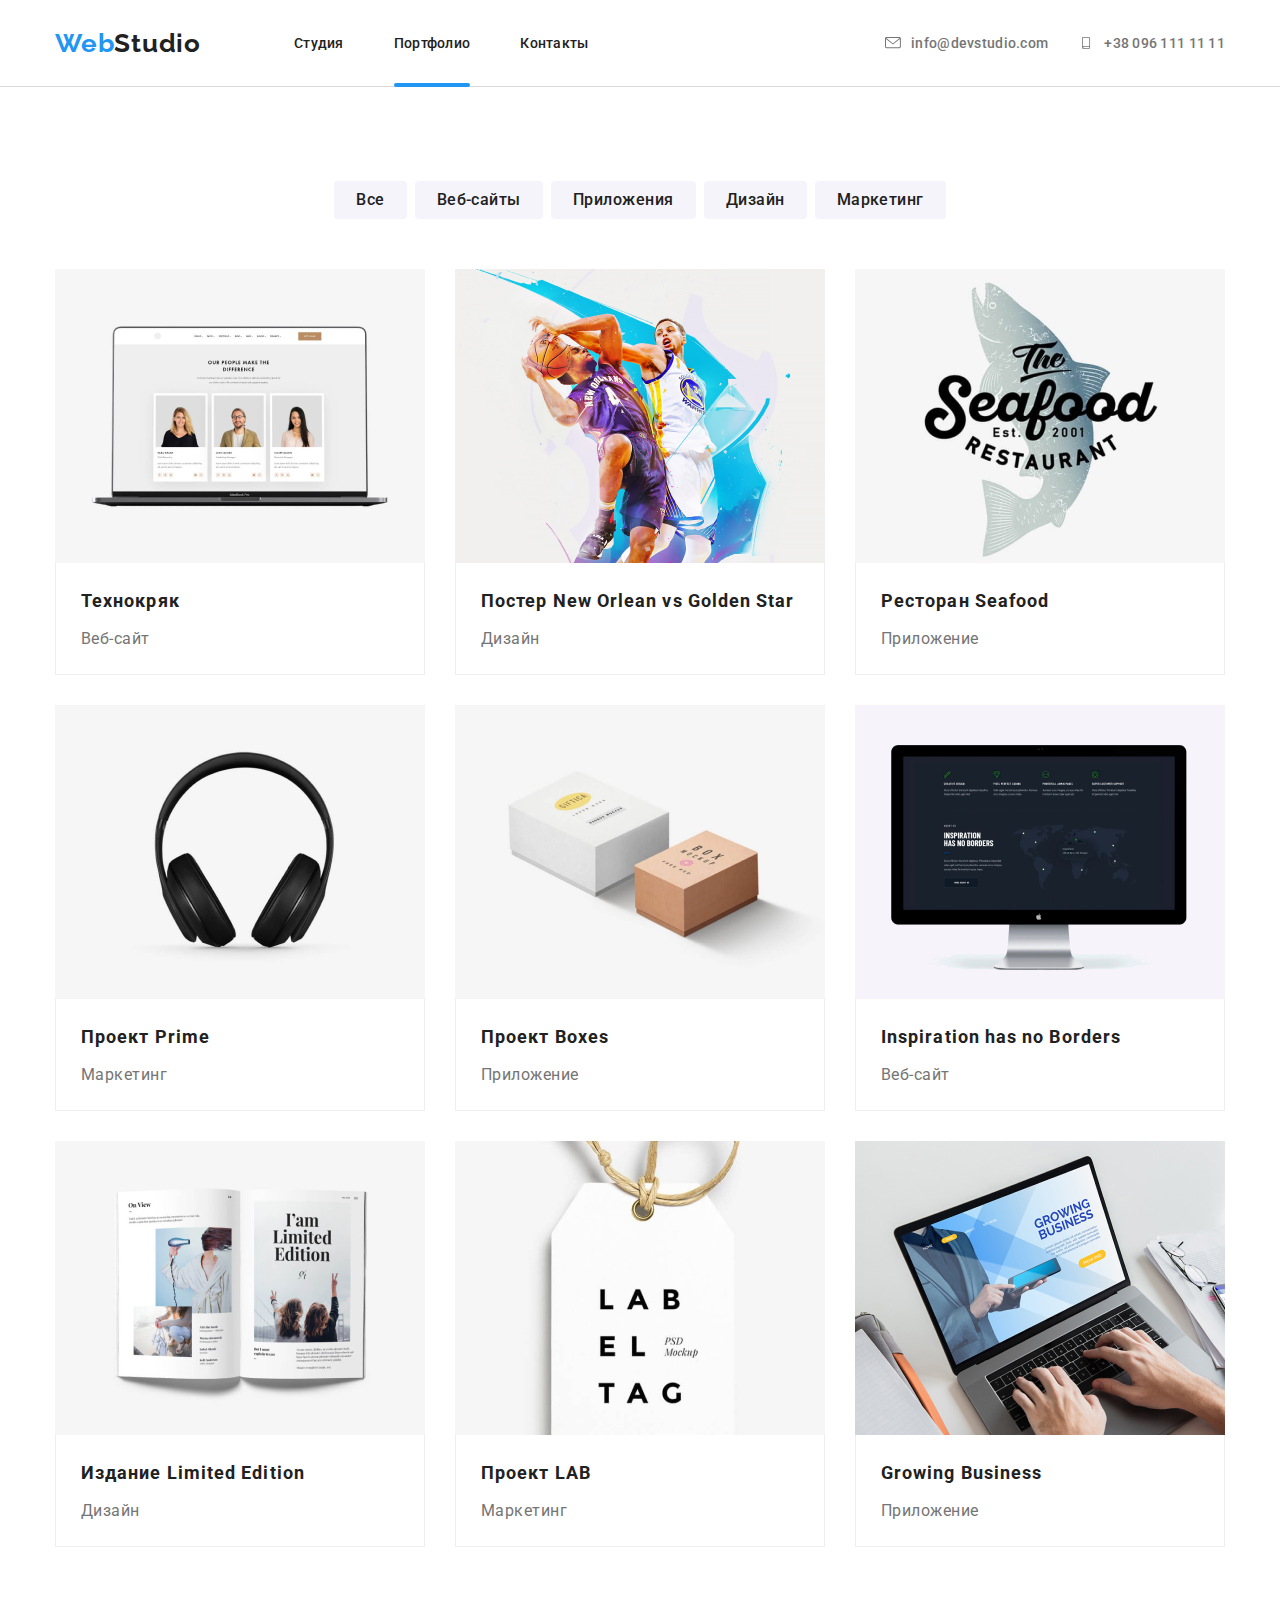
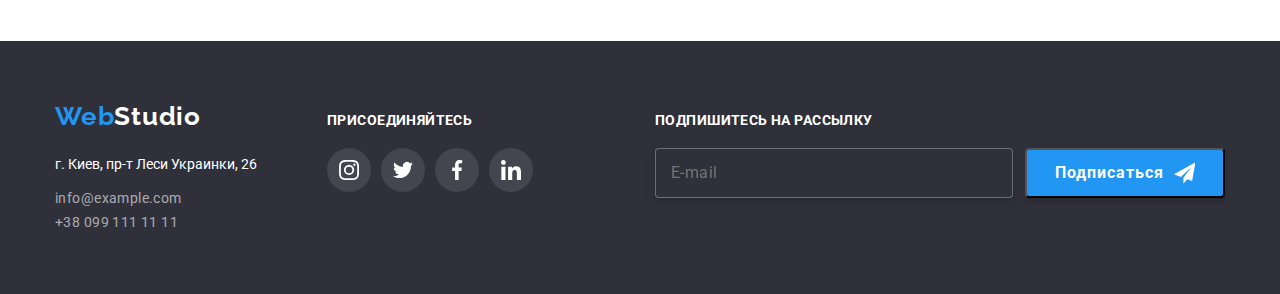
==== commit 04294c3e: "bem in portfolio page" ====
--- a/portfolio.html
+++ b/portfolio.html
@@ -42,141 +42,141 @@
         <div class="container">
           <ul class="nav-projects">
             <li>
-              <button type="button" class="button-nav-projects">Все</button>
+              <button type="button" class="nav-projects__button">Все</button>
             </li>
           
             <li>
-              <button type="button" class="button-nav-projects">Веб-сайты</button>
-            </li>
-
-            <li>
-              <button type="button" class="button-nav-projects">Приложения</button>
-            </li>
-
-            <li>
-              <button type="button" class="button-nav-projects">Дизайн</button>
-            </li>
-
-            <li>
-              <button type="button" class="button-nav-projects">Маркетинг</button>
+              <button type="button" class="nav-projects__button">Веб-сайты</button>
+            </li>
+
+            <li>
+              <button type="button" class="nav-projects__button">Приложения</button>
+            </li>
+
+            <li>
+              <button type="button" class="nav-projects__button">Дизайн</button>
+            </li>
+
+            <li>
+              <button type="button" class="nav-projects__button">Маркетинг</button>
             </li>
           </ul>
   
-          <ul class="projects-cards-container">
-            <li class="project-card">
-              <a href="" class="project-link">
-                <div class="project-thumb">
-                  <img src="./images/Technocrack.jpg" alt="Открытый сайт на ноутбуке" width="370">
-                  <p class="project-description">Технокряк это современная площадка распространения коронавируса. Компании используют эту платформу для цифрового
+          <ul class="projects-cards-list">
+            <li class="project-card">
+              <a href="" class="project-card__link">
+                <div class="project-card__thumb">
+                  <img src="./images/Technocrack.jpg" alt="Открытый сайт на ноутбуке" width="370" class="project-card__image">
+                  <p class="project-card__overlay-description">Технокряк это современная площадка распространения коронавируса. Компании используют эту платформу для цифрового
                   шпионажа и атак на защищённые сервера конкурентов.</p>
                 </div>
-                <div class="project-card-description">
-                  <h2 class="title-project">Технокряк</h2>
-                  <p class="project-type">Веб-сайт</p>
-                </div>
-              </a>
-            </li>
-
-            <li class="project-card">
-              <a href="" class="project-link">
-                <div class="project-thumb">
-                  <img src="./images/PosterNewOrlean.jpg" alt="Игроки в баскетбол с мячом" width="370">
-                  <p class="project-description">Lorem ipsum dolor sit amet, consectetur adipisicing elit. A ut minima sequi non maiores explicabo molestias magnam exercitationem harum quidem.</p>
-                </div>
-                <div class="project-card-description">
-                  <h2 class="title-project">Постер New Orlean vs Golden Star</h2>
-                  <p class="project-type">Дизайн</p>
-                </div>
-              </a>
-            </li>
-
-            <li class="project-card">
-              <a href="" class="project-link">
-                <div class="project-thumb">
-                  <img src="./images/RestSeaFood.jpg" alt="Название на фоне рыбы" width="370">
-                  <p class="project-description">Lorem ipsum dolor sit amet consectetur adipisicing elit. Error, consequatur dignissimos rem amet neque labore excepturi aperiam doloremque quia ipsa!</p>
-                </div>
-                <div class="project-card-description">
-                  <h2 class="title-project">Ресторан Seafood</h2>
-                  <p class="project-type">Приложение</p>
-                </div>
-              </a>
-            </li>
-
-            <li class="project-card">
-              <a href="" class="project-link">
-                <div class="project-thumb">
-                  <img src="./images/ProjectPrime.jpg" alt="Наушники" width="370">
-                  <p class="project-description">Lorem ipsum, dolor sit amet consectetur adipisicing elit. Numquam quis dolore optio, deleniti perferendis non sit dolorum veniam minima error.</p>
-                </div>
-                <div class="project-card-description">
-                  <h2 class="title-project">Проект Prime</h2>
-                  <p class="project-type">Маркетинг</p>
-                </div>
-              </a>
-            </li>
-
-            <li class="project-card">
-              <a href="" class="project-link">
-                <div class="project-thumb">
-                  <img src="./images/ProjectBoxes.jpg" alt="Коробки с лого" width="370">
-                  <p class="project-description">Lorem ipsum dolor sit amet consectetur adipisicing elit. Possimus aperiam quas facilis sunt accusantium minima quod quibusdam velit quidem? Aut.</p>
-                </div>
-                <div class="project-card-description">
-                  <h2 class="title-project">Проект Boxes</h2>
-                  <p class="project-type">Приложение</p>
-                </div>
-              </a>
-            </li>
-
-            <li class="project-card">
-              <a href="" class="project-link">
-                <div class="project-thumb">
-                  <img src="./images/Inspiration.jpg" alt="Открытый сайт на ПК" width="370">
-                  <p class="project-description">Lorem ipsum, dolor sit amet consectetur adipisicing elit. Doloribus, obcaecati doloremque vero porro quas adipisci iure ipsam possimus voluptas aspernatur!</p>
-                </div>
-                <div class="project-card-description">
-                  <h2 class="title-project">Inspiration has no Borders</h2>
-                  <p class="project-type">Веб-сайт</p>
-                </div>
-              </a>
-            </li>
-
-            <li class="project-card">
-              <a href="" class="project-link">
-                <div class="project-thumb">
-                  <img src="./images/LimitedEdition.jpg" alt="Журнал" width="370">
-                  <p class="project-description">Lorem ipsum dolor sit amet consectetur, adipisicing elit. Quidem cumque iure ipsa, provident esse quas quod facilis facere unde velit.</p>
-                </div>
-                <div class="project-card-description">
-                  <h2 class="title-project">Издание Limited Edition</h2>
-                  <p class="project-type">Дизайн</p>
-                </div>
-              </a>
-            </li>
-
-            <li class="project-card">
-              <a href="" class="project-link">
-                <div class="project-thumb">
-                  <img src="./images/ProjectLAB.jpg" alt="Бирка с лого" width="370">
-                  <p class="project-description">Lorem, ipsum dolor sit amet consectetur adipisicing elit. Aspernatur vel illo adipisci blanditiis dicta id ullam, iure unde sit quam.</p>
-                </div>
-                <div class="project-card-description">
-                  <h2 class="title-project">Проект LAB</h2>
-                  <p class="project-type">Маркетинг</p>
-                </div>
-              </a>
-            </li>
-
-            <li class="project-card">
-              <a href="" class="project-link">
-                <div class="project-thumb">
-                  <img src="./images/GrowingBusiness.jpg" alt="Руки на клавиатуре ноутбука" width="370">
-                  <p class="project-description">Lorem ipsum dolor sit, amet consectetur adipisicing elit. Ad neque dolores expedita esse ipsam impedit doloremque corporis quae assumenda suscipit?</p>
-                </div>
-                <div class="project-card-description">
-                  <h2 class="title-project">Growing Business</h2>
-                  <p class="project-type">Приложение</p>
+                <div class="project-card__description-thumb">
+                  <h2 class="project-card__title">Технокряк</h2>
+                  <p class="project-card__type">Веб-сайт</p>
+                </div>
+              </a>
+            </li>
+
+            <li class="project-card">
+              <a href="" class="project-card__link">
+                <div class="project-card__thumb">
+                  <img src="./images/PosterNewOrlean.jpg" alt="Игроки в баскетбол с мячом" width="370" class="project-card__image">
+                  <p class="project-card__overlay-description">Lorem ipsum dolor sit amet, consectetur adipisicing elit. A ut minima sequi non maiores explicabo molestias magnam exercitationem harum quidem.</p>
+                </div>
+                <div class="project-card__description-thumb">
+                  <h2 class="project-card__title">Постер New Orlean vs Golden Star</h2>
+                  <p class="project-card__type">Дизайн</p>
+                </div>
+              </a>
+            </li>
+
+            <li class="project-card">
+              <a href="" class="project-card__link">
+                <div class="project-card__thumb">
+                  <img src="./images/RestSeaFood.jpg" alt="Название на фоне рыбы" width="370" class="project-card__image">
+                  <p class="project-card__overlay-description">Lorem ipsum dolor sit amet consectetur adipisicing elit. Error, consequatur dignissimos rem amet neque labore excepturi aperiam doloremque quia ipsa!</p>
+                </div>
+                <div class="project-card__description-thumb">
+                  <h2 class="project-card__title">Ресторан Seafood</h2>
+                  <p class="project-card__type">Приложение</p>
+                </div>
+              </a>
+            </li>
+
+            <li class="project-card">
+              <a href="" class="project-card__link">
+                <div class="project-card__thumb">
+                  <img src="./images/ProjectPrime.jpg" alt="Наушники" width="370" class="project-card__image">
+                  <p class="project-card__overlay-description">Lorem ipsum, dolor sit amet consectetur adipisicing elit. Numquam quis dolore optio, deleniti perferendis non sit dolorum veniam minima error.</p>
+                </div>
+                <div class="project-card__description-thumb">
+                  <h2 class="project-card__title">Проект Prime</h2>
+                  <p class="project-card__type">Маркетинг</p>
+                </div>
+              </a>
+            </li>
+
+            <li class="project-card">
+              <a href="" class="project-card__link">
+                <div class="project-card__thumb">
+                  <img src="./images/ProjectBoxes.jpg" alt="Коробки с лого" width="370" class="project-card__image">
+                  <p class="project-card__overlay-description">Lorem ipsum dolor sit amet consectetur adipisicing elit. Possimus aperiam quas facilis sunt accusantium minima quod quibusdam velit quidem? Aut.</p>
+                </div>
+                <div class="project-card__description-thumb">
+                  <h2 class="project-card__title">Проект Boxes</h2>
+                  <p class="project-card__type">Приложение</p>
+                </div>
+              </a>
+            </li>
+
+            <li class="project-card">
+              <a href="" class="project-card__link">
+                <div class="project-card__thumb">
+                  <img src="./images/Inspiration.jpg" alt="Открытый сайт на ПК" width="370" class="project-card__image">
+                  <p class="project-card__overlay-description">Lorem ipsum, dolor sit amet consectetur adipisicing elit. Doloribus, obcaecati doloremque vero porro quas adipisci iure ipsam possimus voluptas aspernatur!</p>
+                </div>
+                <div class="project-card__description-thumb">
+                  <h2 class="project-card__title">Inspiration has no Borders</h2>
+                  <p class="project-card__type">Веб-сайт</p>
+                </div>
+              </a>
+            </li>
+
+            <li class="project-card">
+              <a href="" class="project-card__link">
+                <div class="project-card__thumb">
+                  <img src="./images/LimitedEdition.jpg" alt="Журнал" width="370" class="project-card__image">
+                  <p class="project-card__overlay-description">Lorem ipsum dolor sit amet consectetur, adipisicing elit. Quidem cumque iure ipsa, provident esse quas quod facilis facere unde velit.</p>
+                </div>
+                <div class="project-card__description-thumb">
+                  <h2 class="project-card__title">Издание Limited Edition</h2>
+                  <p class="project-card__type">Дизайн</p>
+                </div>
+              </a>
+            </li>
+
+            <li class="project-card">
+              <a href="" class="project-card__link">
+                <div class="project-card__thumb">
+                  <img src="./images/ProjectLAB.jpg" alt="Бирка с лого" width="370" class="project-card__image">
+                  <p class="project-card__overlay-description">Lorem, ipsum dolor sit amet consectetur adipisicing elit. Aspernatur vel illo adipisci blanditiis dicta id ullam, iure unde sit quam.</p>
+                </div>
+                <div class="project-card__description-thumb">
+                  <h2 class="project-card__title">Проект LAB</h2>
+                  <p class="project-card__type">Маркетинг</p>
+                </div>
+              </a>
+            </li>
+
+            <li class="project-card">
+              <a href="" class="project-card__link">
+                <div class="project-card__thumb">
+                  <img src="./images/GrowingBusiness.jpg" alt="Руки на клавиатуре ноутбука" width="370" class="project-card__image">
+                  <p class="project-card__overlay-description">Lorem ipsum dolor sit, amet consectetur adipisicing elit. Ad neque dolores expedita esse ipsam impedit doloremque corporis quae assumenda suscipit?</p>
+                </div>
+                <div class="project-card__description-thumb">
+                  <h2 class="project-card__title">Growing Business</h2>
+                  <p class="project-card__type">Приложение</p>
                 </div>
               </a>
             </li>
@@ -185,43 +185,43 @@
       </section>
     </main>
    
-    <footer class="footer-container">
+    <footer class="footer">
       <div class="container" id="contacts">
-        <div class="life-address">
-          <a href="index.html" class="logo logo-footer"><span class="part-logo-web">Web</span>Studio</a>
-          <address class="post-address">г. Киев, пр-т Леси Украинки, 26</address>
-          <address class="footer-address-container">
-            <a href="mailto:info@example.com" class="footer-address-link address-link">info@example.com<br></a>
-            <a href="tel:+380991111111" class="footer-address-link address-link">+38 099 111 11 11</a>
+        <div class="footer__contacts-widget">
+          <a href="index.html" class="logo footer__logo"><span class="logo__part-web">Web</span>Studio</a>
+          <address class="footer__post-address">г. Киев, пр-т Леси Украинки, 26</address>
+          <address class="footer__address">
+            <a href="mailto:info@example.com" class="footer__address-link">info@example.com<br></a>
+            <a href="tel:+380991111111" class="footer__address-link">+38 099 111 11 11</a>
           </address>
         </div>
-        <div class="social-networks-container">
-          <p class="footer-titles">Присоединяйтесь</p>
-          <ul class="social-networks-list">
-            <li class="social-icons-item">
+        <div class="footer__social-networks-widget">
+          <p class="footer__title">Присоединяйтесь</p>
+          <ul class="footer__social-networks-list">
+            <li class="social-networks">
               <a href="http://instagram.com/" target="_blank" rel="noopener noreferer" aria-label="Instagram">
-                <svg class="social-icon social-icon-footer" width="16" height="12">
+                <svg class="social-networks__icon social-networks__icon--white" width="16" height="12">
                   <use href="./images/symbol-defs.svg#icon-instagram"></use>
                 </svg>
               </a>
             </li>
-            <li class="social-icons-item">
+            <li class="social-networks">
               <a href="https://twitter.com/" target="_blank" rel="noopener noreferer" aria-label="Twitter">
-                <svg class="social-icon social-icon-footer" width="16" height="12">
+                <svg class="social-networks__icon social-networks__icon--white" width="16" height="12">
                   <use href="./images/symbol-defs.svg#icon-twitter"></use>
                 </svg>
               </a>
             </li>
-            <li class="social-icons-item">
+            <li class="social-networks">
               <a href="https://www.facebook.com/" target="_blank" rel="noopener noreferer" aria-label="Facebook">
-                <svg class="social-icon social-icon-footer" width="16" height="12">
+                <svg class="social-networks__icon social-networks__icon--white" width="16" height="12">
                   <use href="./images/symbol-defs.svg#icon-facebook"></use>
                 </svg>
               </a>
             </li>
-            <li class="social-icons-item">
+            <li class="social-networks">
               <a href="https://www.linkedin.com/" target="_blank" rel="noopener noreferer" aria-label="Linkedin">
-                <svg class="social-icon social-icon-footer" width="16" height="12">
+                <svg class="social-networks__icon social-networks__icon--white" width="16" height="12">
                   <use href="./images/symbol-defs.svg#icon-linkedin"></use>
                 </svg>
               </a>
@@ -229,14 +229,14 @@
           </ul>
         </div>
     
-        <form action="" method="POST">
-          <label class="footer-titles" for="subscribe">Подпишитесь на рассылку</label>
-          <div class="subscribe-input-button">
-            <input class="email-input" type="email" name="email" placeholder="E-mail" id="subscribe" />
+        <form class="footer__subscribe-form-widget" action="" method="POST">
+          <label class="footer__title" for="subscribe">Подпишитесь на рассылку</label>
+          <div class="subscribe-form">
+            <input class="subscribe-form__input" type="email" name="email" placeholder="E-mail" id="subscribe" />
             <button class="subscribe-button" type="submit">
               Подписаться
               <!--<span class="subscribe-button-text">Подписаться</span>-->
-              <svg class="subscribe-button-icon" width="24" height="24">
+              <svg class="subscribe-button__icon" width="24" height="24">
                 <use href="./images/symbol-defs.svg#icon-send"></use>
               </svg>
             </button>
--- a/css/styles.css
+++ b/css/styles.css
@@ -1,4 +1,4 @@
-/* Base Styles*/
+/* Base and general styles*/
 
 ul {
   list-style-type: none;
@@ -22,10 +22,10 @@
   margin-right: auto;
 }
 
-.features-container ul,
-.services-container ul,
-.team-container ul,
-.regular-customers-container ul {
+.features ul,
+.services ul,
+.team ul,
+.regular-customers ul {
   display: flex;
   justify-content: space-between;
 }
@@ -197,12 +197,16 @@
 
 /* Features section */
 
-.features-container {
+.features {
   background: #ffffff;
   font-family: "Roboto", sans-serif;
   font-style: normal;
   letter-spacing: 0.03em;
   padding: 94px 0px;
+}
+
+.features__title {
+  display: none;
 }
 
 .feature-card::before {
@@ -218,31 +222,27 @@
   border-radius: 4px;
 }
 
-.icon-antenna::before {
+.feature-card--icon-antenna::before {
   background-image: url(../images/antenna.svg);
   background-size: 70px 70px;
 }
 
-.icon-clock::before {
+.feature-card--icon-clock::before {
   background-image: url(../images/clock.svg);
   background-size: 67px 70px;
 }
 
-.icon-diagram::before {
+.feature-card--icon-diagram::before {
   background-image: url(../images/diagram.svg);
   background-size: 70px 54px;
 }
 
-.icon-astronaut::before {
+.feature-card--icon-astronaut::before {
   background-image: url(../images/astronaut.svg);
   background-size: 70px 70px;
 }
 
-.title-features {
-  display: none;
-}
-
-.title-paragraph-features {
+.feature-card__title {
   text-transform: uppercase;
   font-weight: bold;
   font-size: 14px;
@@ -252,7 +252,7 @@
   margin-bottom: 10px;
 }
 
-.text-paragraph-features {
+.feature-card__text {
   font-weight: normal;
   font-size: 14px;
   line-height: 24px;
@@ -262,16 +262,33 @@
   width: 270px;
 }
 
-.services-container {
+/* Section titles */
+
+.section-titles {
+  font-family: "Roboto", sans-serif;
+  font-style: normal;
+  font-weight: bold;
+  font-size: 36px;
+  line-height: 42px;
+  text-align: center;
+  letter-spacing: 0.03em;
+  color: #212121;
+  margin-top: 0px;
+  margin-bottom: 50px;
+}
+
+/* Services section */
+
+.services {
   background: #ffffff;
   padding-bottom: 94px;
 }
 
-.services-thumb {
+.service-card {
   position: relative;
 }
 
-.services-title {
+.service-card__title {
   position: absolute;
   bottom: 0%;
   width: 100%;
@@ -291,20 +308,9 @@
   color: #ffffff;
 }
 
-.section-titles {
-  font-family: "Roboto", sans-serif;
-  font-style: normal;
-  font-weight: bold;
-  font-size: 36px;
-  line-height: 42px;
-  text-align: center;
-  letter-spacing: 0.03em;
-  color: #212121;
-  margin-top: 0px;
-  margin-bottom: 50px;
-}
-
-.team-container {
+/* Team section */
+
+.team {
   background: #f5f4fa;
   padding: 94px 0px;
 }
@@ -322,36 +328,41 @@
   width: 270px;
 }
 
-.employee-card-description {
+.employee-card__thumb {
   padding: 30px 32px;
 }
 
-.title-employee-card {
+.employee-card__title {
   font-weight: 500;
   color: #212121;
   margin-top: 0px;
   margin-bottom: 10px;
 }
 
-.employee-position {
+.employee-card__text {
   font-weight: normal;
   color: #757575;
   margin-top: 0px;
   margin-bottom: 16px;
 }
 
-.social-icons-item {
+/* Social networks list */
+
+.social-networks {
   width: 44px;
   height: 44px;
   padding: 12px;
   border-radius: 25px;
   background-color: rgba(255, 255, 255, 0.1);
-
-  transition-duration: 250ms;
-  transition-timing-function: cubic-bezier(0.4, 0, 0.2, 1);
-}
-
-.social-icon {
+  transition-duration: 250ms;
+  transition-timing-function: cubic-bezier(0.4, 0, 0.2, 1);
+}
+
+.social-networks:not(:last-child) {
+  margin-right: 10px;
+}
+
+.social-networks__icon {
   fill: #afb1b8;
   width: 20px;
   height: 20px;
@@ -359,11 +370,13 @@
   transition-timing-function: cubic-bezier(0.4, 0, 0.2, 1);
 }
 
-.social-icon-footer {
+.social-networks__icon--white {
   fill: #ffffff;
 }
 
-.regular-customers-container {
+/* Regular customers section */
+
+.regular-customers {
   padding: 94px 0px;
   background-color: #ffffff;
 }
@@ -378,56 +391,61 @@
   transition-timing-function: cubic-bezier(0.4, 0, 0.2, 1);
 }
 
-.customer-links {
+.customer-card__link {
   display: block;
   width: 170px;
   height: 90px;
-
-  transition-duration: 250ms;
-  transition-timing-function: cubic-bezier(0.4, 0, 0.2, 1);
-}
-
-.customer-icons {
+  transition-duration: 250ms;
+  transition-timing-function: cubic-bezier(0.4, 0, 0.2, 1);
+}
+
+.customer-card__icon {
   fill: #afb1b8;
-
-  transition-duration: 250ms;
-  transition-timing-function: cubic-bezier(0.4, 0, 0.2, 1);
-}
-
-.logo-1 {
+  transition-duration: 250ms;
+  transition-timing-function: cubic-bezier(0.4, 0, 0.2, 1);
+}
+
+.customer-card__icon--logo-1 {
   width: 45px;
   height: 50px;
   margin: 20px 63px;
 }
 
-.logo-2 {
+.customer-card__icon--logo-2 {
   width: 40px;
   height: 52px;
   margin: 19px 65px;
 }
 
-.logo-3 {
+.customer-card__icon--logo-3 {
   width: 41px;
   height: 43px;
   margin: 24px 64px;
 }
 
-.logo-4 {
+.customer-card__icon--logo-4 {
   width: 80px;
   height: 42px;
   margin: 24px 45px;
 }
 
-.logo-5 {
+.customer-card__icon--logo-5 {
   width: 59px;
   height: 47px;
   margin: 22px 55px;
 }
 
-.logo-6 {
+.customer-card__icon--logo-6 {
   width: 89px;
   height: 45px;
   margin: 22px 41px;
+}
+
+/* Page footer */
+
+#contacts {
+  display: flex;
+  align-items: baseline;
 }
 
 .footer {
@@ -436,16 +454,23 @@
   padding-bottom: 60px;
 }
 
-#contacts {
-  display: flex;
-  align-items: baseline;
-}
-
-.logo-footer {
+.footer__contacts-widget {
+  margin-right: 70px;
+}
+
+.footer__social-networks-widget {
+  margin-right: 93px;
+}
+
+.footer__subscribe-form-widget {
+  margin-left: auto;
+}
+
+.footer__logo {
   color: #ffffff;
 }
 
-.post-address {
+.footer__post-address {
   color: #ffffff;
   font-size: 14px;
   line-height: 24px;
@@ -455,7 +480,7 @@
   margin-top: 20px;
 }
 
-.footer-address-container {
+.footer__address {
   font-family: "Roboto", sans-serif;
   font-weight: normal;
   font-style: normal;
@@ -464,16 +489,18 @@
   letter-spacing: 0.03em;
 }
 
-.footer-address-link {
+.footer__address-link {
   color: rgba(255, 255, 255, 0.6);
   inline-size: 10px;
 }
 
-.life-address {
-  margin-right: 70px;
-}
-
-.footer-titles {
+.footer__social-networks-list {
+  display: flex;
+}
+
+/* Footer titles */
+
+.footer__title {
   display: block;
   margin-top: 0px;
   margin-bottom: 20px;
@@ -487,23 +514,13 @@
   color: #ffffff;
 }
 
-.social-networks-container {
-  margin-right: 93px;
-}
-
-.social-networks-list {
-  display: flex;
-}
-
-.social-icons-item:not(:last-child) {
-  margin-right: 10px;
-}
-
-.subscribe-input-button {
-  display: flex;
-}
-
-.email-input {
+/* Subscribe form */
+
+.subscribe-form {
+  display: flex;
+}
+
+.subscribe-form__input {
   width: 358px;
   height: 50px;
   padding: 15px;
@@ -541,12 +558,14 @@
   transition-timing-function: cubic-bezier(0.4, 0, 0.2, 1);
 }
 
-.subscribe-button-icon {
+.subscribe-button__icon {
   margin-left: 10px;
   fill: #ffffff;
   transition-duration: 250ms;
   transition-timing-function: cubic-bezier(0.4, 0, 0.2, 1);
 }
+
+/* Portfolio page section */
 
 .portfolio-page {
   padding-top: 94px;
@@ -566,7 +585,7 @@
   margin-right: 8px;
 }
 
-.button-nav-projects {
+.nav-projects__button {
   padding: 6px 22px;
   background: #f5f4fa;
   border: 0px;
@@ -579,12 +598,11 @@
   letter-spacing: 0.03em;
   color: #212121;
   border-radius: 4px;
-
-  transition-duration: 250ms;
-  transition-timing-function: cubic-bezier(0.4, 0, 0.2, 1);
-}
-
-.projects-cards-container {
+  transition-duration: 250ms;
+  transition-timing-function: cubic-bezier(0.4, 0, 0.2, 1);
+}
+
+.projects-cards-list {
   display: flex;
   flex-wrap: wrap;
   margin-right: -30px;
@@ -599,23 +617,22 @@
   background: #ffffff;
   box-sizing: border-box;
   width: 370px;
-
-  transition-duration: 250ms;
-  transition-timing-function: cubic-bezier(0.4, 0, 0.2, 1);
-}
-
-.project-link {
-  transition-duration: 250ms;
-  transition-timing-function: cubic-bezier(0.4, 0, 0.2, 1);
-}
-
-.project-thumb {
+  transition-duration: 250ms;
+  transition-timing-function: cubic-bezier(0.4, 0, 0.2, 1);
+}
+
+.project-card__link {
+  transition-duration: 250ms;
+  transition-timing-function: cubic-bezier(0.4, 0, 0.2, 1);
+}
+
+.project-card__thumb {
   position: relative;
   display: block;
   overflow: hidden;
 }
 
-.project-thumb::before {
+.project-card__thumb::before {
   content: "";
   position: absolute;
   width: 100%;
@@ -625,7 +642,7 @@
   transition-timing-function: cubic-bezier(0.4, 0, 0.2, 1);
 }
 
-.project-description {
+.project-card__overlay-description {
   position: absolute;
   top: 0;
   left: 0;
@@ -648,19 +665,19 @@
   transition-timing-function: cubic-bezier(0.4, 0, 0.2, 1);
 }
 
-.project-card img {
+.project-card__image {
   width: 100%;
   height: auto;
 }
 
-.project-card-description {
+.project-card__description-thumb {
   padding: 20px 25px;
   border-bottom: 1px solid #eeeeee;
   border-right: 1px solid #eeeeee;
   border-left: 1px solid #eeeeee;
 }
 
-.title-project {
+.project-card__title {
   font-weight: bold;
   font-size: 18px;
   line-height: 36px;
@@ -670,7 +687,7 @@
   margin-bottom: 5px;
 }
 
-.project-type {
+.project-card__type {
   font-weight: normal;
   font-size: 16px;
   line-height: 30px;
@@ -678,6 +695,8 @@
   color: #757575;
   margin: 0px;
 }
+
+/* Backdrop */
 
 .backdrop {
   position: fixed;
@@ -688,6 +707,13 @@
   background-color: rgba(0, 0, 0, 0.2);
 }
 
+.backdrop.is-hidden {
+  opacity: 0;
+  pointer-events: none;
+}
+
+/* Modal window */
+
 .modal {
   position: absolute;
   top: 50%;
@@ -702,11 +728,6 @@
     0px 2px 1px rgba(0, 0, 0, 0.2);
   border-radius: 4px;
   background-color: #ffffff;
-}
-
-.backdrop.is-hidden {
-  opacity: 0;
-  pointer-events: none;
 }
 
 .backdrop.is-hidden .modal {
@@ -738,9 +759,7 @@
   height: 11px;
 }
 
-.contact-form-container {
-  margin-left: auto;
-}
+/* Contact form */
 
 .contact-form {
   display: flex;
@@ -873,7 +892,7 @@
   border-radius: 4px;
 }
 
-/*Псевдоклассы*/
+/* Pseudo-classes */
 
 .logo:focus {
   outline-color: #2196f3;
@@ -896,8 +915,8 @@
   fill: #2196f3;
 }
 
-.button-order-service:hover,
-.button-order-service:focus {
+.page-hero__button:hover,
+.page-hero__button:focus {
   background-color: #ffffff;
   color: #2196f3;
   box-shadow: 0px 3px 1px rgba(0, 0, 0, 0.1), 0px 1px 2px rgba(0, 0, 0, 0.08),
@@ -905,8 +924,29 @@
   outline: 0px;
 }
 
-.button-nav-projects:hover,
-.button-nav-projects:focus {
+.social-networks:hover,
+.social-networks:focus {
+  background-color: #2196f3;
+  border-radius: 25px;
+}
+
+.social-networks:hover .social-networks__icon,
+.social-networks:focus .social-networks__icon {
+  fill: #ffffff;
+}
+
+.customer-card:hover,
+.customer-card:focus {
+  border-color: #2196f3;
+}
+
+.customer-card__link:hover .customer-card__icon,
+.customer-card__link:focus .customer-card__icon {
+  fill: #2196f3;
+}
+
+.nav-projects__button:hover,
+.nav-projects__button:focus {
   background: #2196f3;
   box-shadow: 0px 3px 1px rgba(0, 0, 0, 0.1), 0px 1px 2px rgba(0, 0, 0, 0.08),
     0px 2px 2px rgba(0, 0, 0, 0.12);
@@ -921,35 +961,14 @@
     1px 4px 6px rgba(0, 0, 0, 0.16);
 }
 
-.social-icons-item:hover,
-.social-icons-item:focus {
-  background-color: #2196f3;
-  border-radius: 25px;
-}
-
-.social-icons-item:hover .social-icon,
-.social-icons-item:focus .social-icon {
-  fill: #ffffff;
-}
-
-.customer-links:hover .customer-icons,
-.customer-links:focus .customer-icons {
-  fill: #2196f3;
-}
-
-.customer-card:hover,
-.customer-card:focus {
-  border-color: #2196f3;
-}
-
-.project-link:hover .project-thumb::before,
-.project-link:focus .project-thumb::before {
+.project-card__link:hover .project-card__thumb::before,
+.project-card__link:focus .project-card__thumb::before {
   transform: translateY(0px);
   background-color: rgba(33, 149, 243, 0.9);
 }
 
-.project-link:hover .project-description,
-.project-link:focus .project-description {
+.project-card__link:hover .project-card__overlay-description,
+.project-card__link:focus .project-card__overlay-description {
   transform: translateY(0px);
   opacity: 1;
 }
@@ -960,8 +979,8 @@
   color: #2196f3;
 }
 
-.subscribe-button:hover .subscribe-button-icon,
-.subscribe-button:focus .subscribe-button-icon {
+.subscribe-button:hover .subscribe-button__icon,
+.subscribe-button:focus .subscribe-button__icon {
   fill: #2196f3;
 }
 
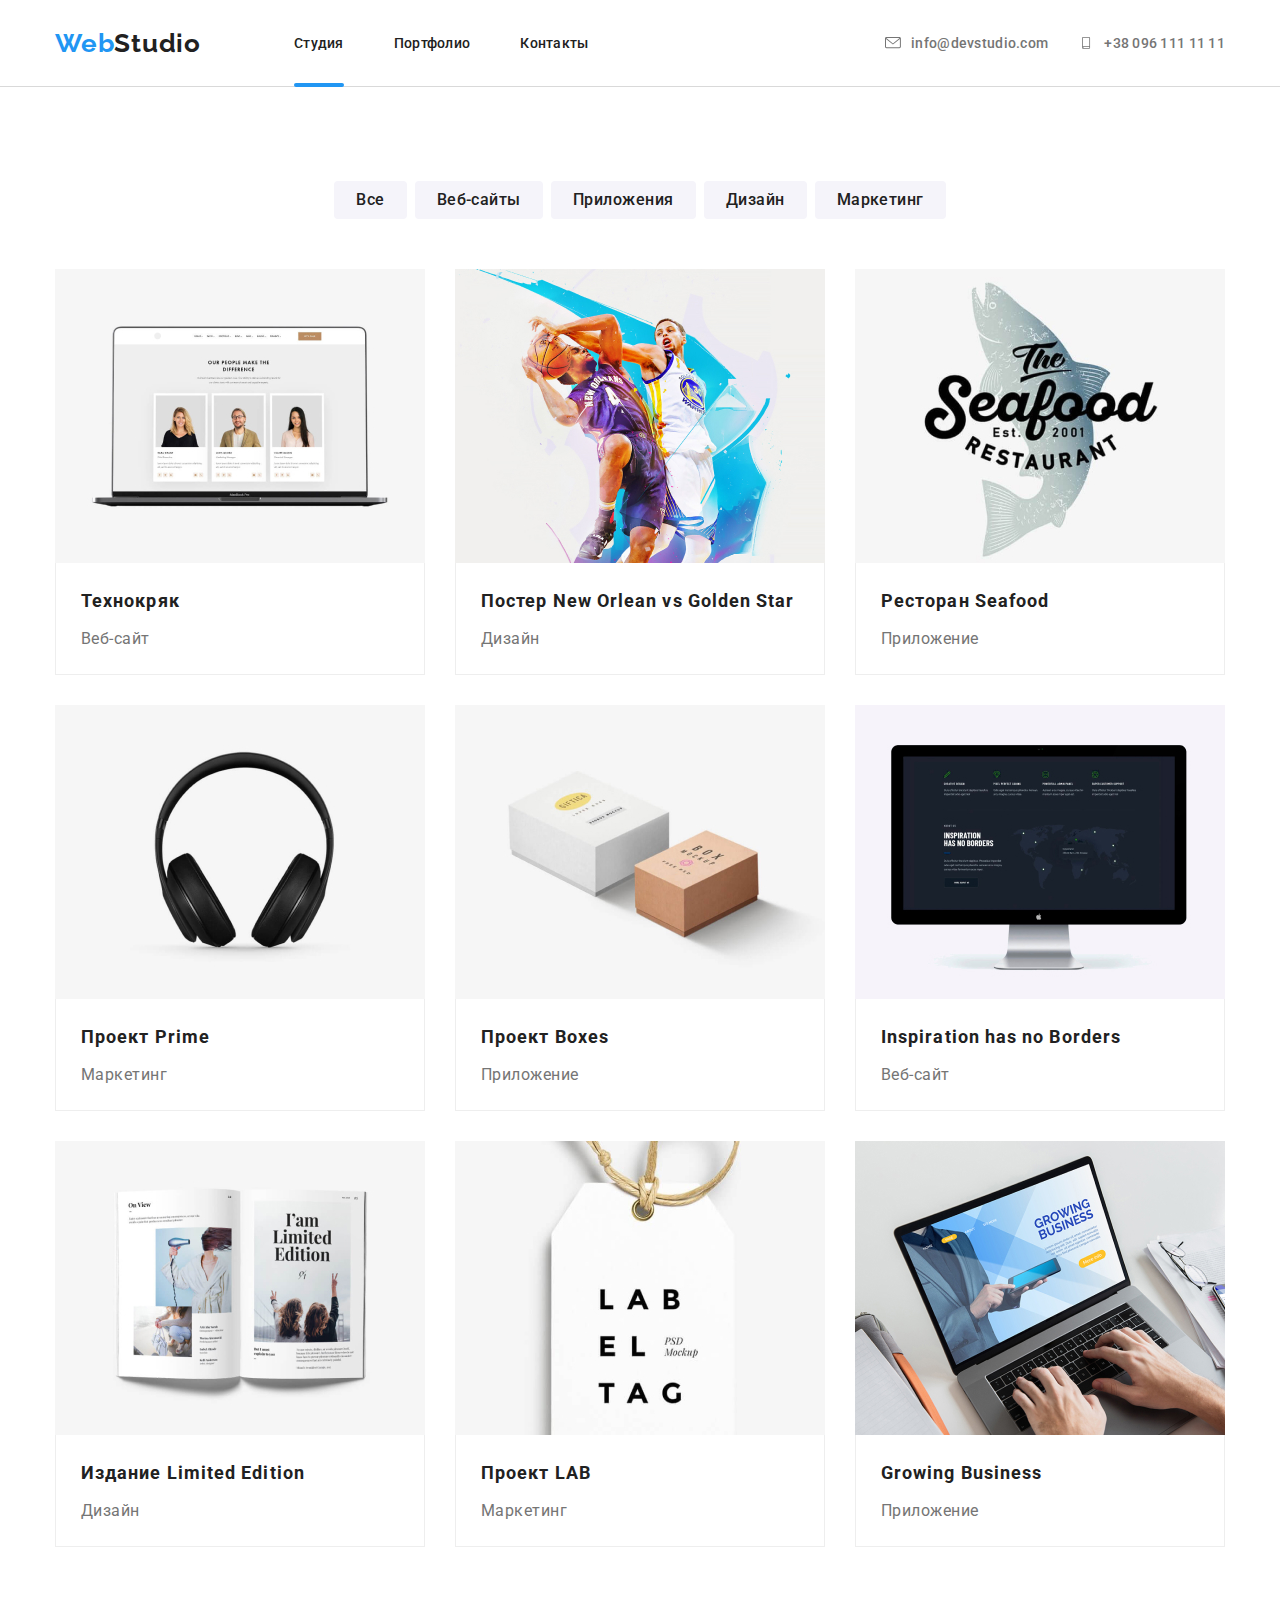
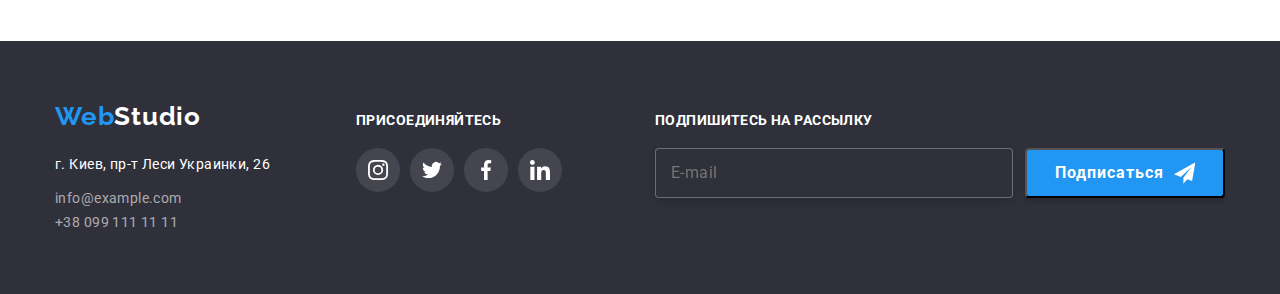
==== commit c7c0c580: "fixes bem in footer and header portfolio page" ====
--- a/portfolio.html
+++ b/portfolio.html
@@ -12,14 +12,14 @@
   
   <body>
     <header class="header">
-      <div class="container page-head__container">
+      <div class="container header__container">
         <nav class="main-nav">
           <a href="index.html" class="logo"><span class="logo__part-web">Web</span>Studio</a>
     
           <ul class="page-navigation">
             <li class="page-navigation__item"><a href="./index.html"
-                class="page-navigation__link">Студия</a></li>
-            <li class="page-navigation__item"><a href="./portfolio.html" class="page-navigation__link page-navigation__link--is-active">Портфолио</a></li>
+                class="page-navigation__link page-navigation__link--is-active">Студия</a></li>
+            <li class="page-navigation__item"><a href="./portfolio.html" class="page-navigation__link">Портфолио</a></li>
             <li class="page-navigation__item"><a href="#contacts" class="page-navigation__link">Контакты</a></li>
           </ul>
         </nav>
@@ -187,41 +187,41 @@
    
     <footer class="footer">
       <div class="container" id="contacts">
-        <div class="footer__contacts-widget">
-          <a href="index.html" class="logo footer__logo"><span class="logo__part-web">Web</span>Studio</a>
-          <address class="footer__post-address">г. Киев, пр-т Леси Украинки, 26</address>
-          <address class="footer__address">
-            <a href="mailto:info@example.com" class="footer__address-link">info@example.com<br></a>
-            <a href="tel:+380991111111" class="footer__address-link">+38 099 111 11 11</a>
+        <div class="contacts-widget">
+          <a href="index.html" class="logo logo--white"><span class="logo__part-web">Web</span>Studio</a>
+          <address class="contacts-widget__list">
+            <span class="contacts-widget__list--post-address">г. Киев, пр-т Леси Украинки, 26</span>
+            <a href="mailto:info@example.com" class="contacts-widget__link">info@example.com<br></a>
+            <a href="tel:+380991111111" class="contacts-widget__link">+38 099 111 11 11</a>
           </address>
         </div>
-        <div class="footer__social-networks-widget">
-          <p class="footer__title">Присоединяйтесь</p>
-          <ul class="footer__social-networks-list">
-            <li class="social-networks">
+        <div class="social-networks-widget">
+          <p class="footer-title">Присоединяйтесь</p>
+          <ul class="social-networks-list">
+            <li class="social-network">
               <a href="http://instagram.com/" target="_blank" rel="noopener noreferer" aria-label="Instagram">
-                <svg class="social-networks__icon social-networks__icon--white" width="16" height="12">
+                <svg class="social-network__icon social-network__icon--white" width="16" height="12">
                   <use href="./images/symbol-defs.svg#icon-instagram"></use>
                 </svg>
               </a>
             </li>
-            <li class="social-networks">
+            <li class="social-network">
               <a href="https://twitter.com/" target="_blank" rel="noopener noreferer" aria-label="Twitter">
-                <svg class="social-networks__icon social-networks__icon--white" width="16" height="12">
+                <svg class="social-network__icon social-network__icon--white" width="16" height="12">
                   <use href="./images/symbol-defs.svg#icon-twitter"></use>
                 </svg>
               </a>
             </li>
-            <li class="social-networks">
+            <li class="social-network">
               <a href="https://www.facebook.com/" target="_blank" rel="noopener noreferer" aria-label="Facebook">
-                <svg class="social-networks__icon social-networks__icon--white" width="16" height="12">
+                <svg class="social-network__icon social-network__icon--white" width="16" height="12">
                   <use href="./images/symbol-defs.svg#icon-facebook"></use>
                 </svg>
               </a>
             </li>
-            <li class="social-networks">
+            <li class="social-network">
               <a href="https://www.linkedin.com/" target="_blank" rel="noopener noreferer" aria-label="Linkedin">
-                <svg class="social-networks__icon social-networks__icon--white" width="16" height="12">
+                <svg class="social-network__icon social-network__icon--white" width="16" height="12">
                   <use href="./images/symbol-defs.svg#icon-linkedin"></use>
                 </svg>
               </a>
@@ -229,8 +229,8 @@
           </ul>
         </div>
     
-        <form class="footer__subscribe-form-widget" action="" method="POST">
-          <label class="footer__title" for="subscribe">Подпишитесь на рассылку</label>
+        <form class="subscribe-form-widget" action="" method="POST">
+          <label class="footer-title" for="subscribe">Подпишитесь на рассылку</label>
           <div class="subscribe-form">
             <input class="subscribe-form__input" type="email" name="email" placeholder="E-mail" id="subscribe" />
             <button class="subscribe-button" type="submit">
--- a/css/styles.css
+++ b/css/styles.css
@@ -41,7 +41,7 @@
 
 /* Page header and main navigation containers */
 
-.page-head__container,
+.header__container,
 .main-nav {
   display: flex;
   align-items: center;
@@ -60,6 +60,10 @@
 
   transition-duration: 250ms;
   transition-timing-function: cubic-bezier(0.4, 0, 0.2, 1);
+}
+
+.logo--white {
+  color: #ffffff;
 }
 
 .logo__part-web {
@@ -348,7 +352,7 @@
 
 /* Social networks list */
 
-.social-networks {
+.social-network {
   width: 44px;
   height: 44px;
   padding: 12px;
@@ -358,11 +362,11 @@
   transition-timing-function: cubic-bezier(0.4, 0, 0.2, 1);
 }
 
-.social-networks:not(:last-child) {
+.social-network:not(:last-child) {
   margin-right: 10px;
 }
 
-.social-networks__icon {
+.social-network__icon {
   fill: #afb1b8;
   width: 20px;
   height: 20px;
@@ -370,7 +374,7 @@
   transition-timing-function: cubic-bezier(0.4, 0, 0.2, 1);
 }
 
-.social-networks__icon--white {
+.social-network__icon--white {
   fill: #ffffff;
 }
 
@@ -454,53 +458,46 @@
   padding-bottom: 60px;
 }
 
-.footer__contacts-widget {
+/* Contacts widget */
+
+.contacts-widget {
   margin-right: 70px;
 }
 
-.footer__social-networks-widget {
-  margin-right: 93px;
-}
-
-.footer__subscribe-form-widget {
-  margin-left: auto;
-}
-
-.footer__logo {
-  color: #ffffff;
-}
-
-.footer__post-address {
-  color: #ffffff;
+.contacts-widget__list {
+  font-family: "Roboto", sans-serif;
+  font-weight: normal;
+  font-style: normal;
   font-size: 14px;
   line-height: 24px;
-  font-family: "Roboto", sans-serif;
-  font-style: normal;
+  letter-spacing: 0.03em;
+}
+
+.contacts-widget__list--post-address {
+  display: inline-block;
+  color: #ffffff;
   margin-bottom: 10px;
   margin-top: 20px;
 }
 
-.footer__address {
-  font-family: "Roboto", sans-serif;
-  font-weight: normal;
-  font-style: normal;
-  font-size: 14px;
-  line-height: 24px;
-  letter-spacing: 0.03em;
-}
-
-.footer__address-link {
+.contacts-widget__link {
   color: rgba(255, 255, 255, 0.6);
   inline-size: 10px;
 }
 
-.footer__social-networks-list {
+/* Social networks widget*/
+
+.social-networks-widget {
+  margin-right: 93px;
+}
+
+.social-networks-list {
   display: flex;
 }
 
 /* Footer titles */
 
-.footer__title {
+.footer-title {
   display: block;
   margin-top: 0px;
   margin-bottom: 20px;
@@ -514,7 +511,11 @@
   color: #ffffff;
 }
 
-/* Subscribe form */
+/* Subscribe form widget */
+
+.subscribe-form-widget {
+  margin-left: auto;
+}
 
 .subscribe-form {
   display: flex;
@@ -924,14 +925,14 @@
   outline: 0px;
 }
 
-.social-networks:hover,
-.social-networks:focus {
+.social-network:hover,
+.social-network:focus {
   background-color: #2196f3;
   border-radius: 25px;
 }
 
-.social-networks:hover .social-networks__icon,
-.social-networks:focus .social-networks__icon {
+.social-network:hover .social-network__icon,
+.social-network:focus .social-network__icon {
   fill: #ffffff;
 }
 
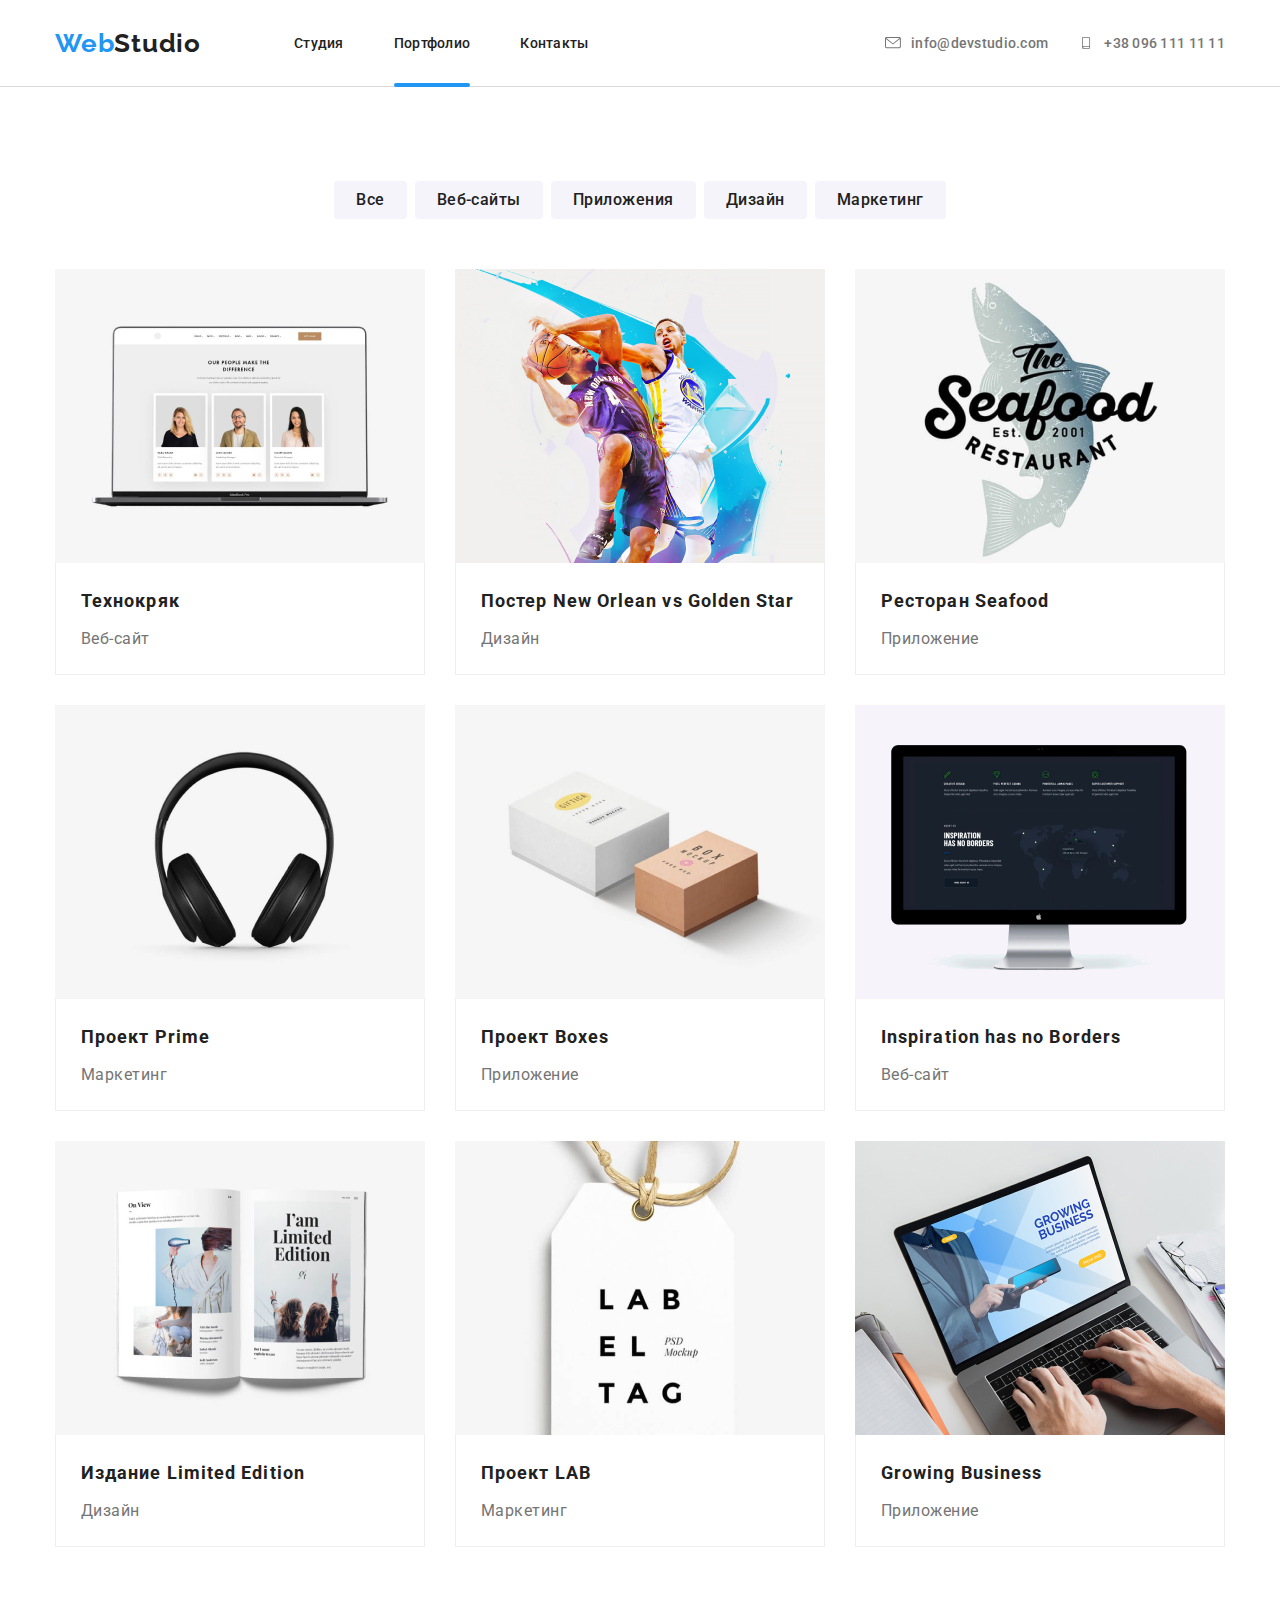
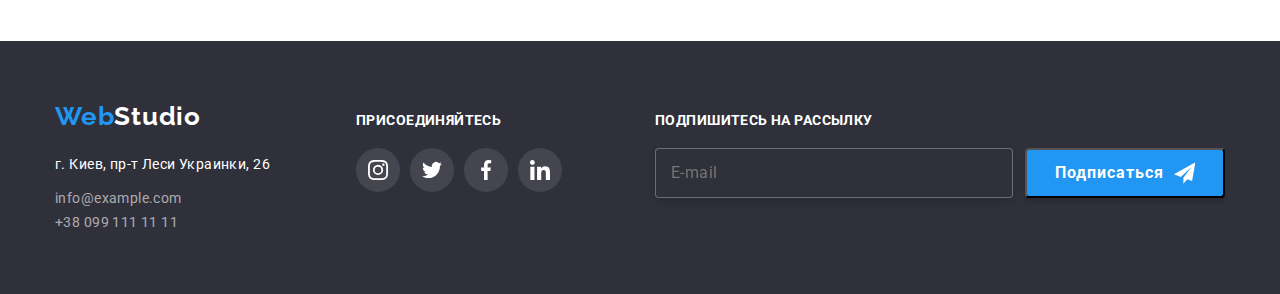
==== commit fb7cbe1a: "bem in contact form" ====
--- a/portfolio.html
+++ b/portfolio.html
@@ -18,8 +18,8 @@
     
           <ul class="page-navigation">
             <li class="page-navigation__item"><a href="./index.html"
-                class="page-navigation__link page-navigation__link--is-active">Студия</a></li>
-            <li class="page-navigation__item"><a href="./portfolio.html" class="page-navigation__link">Портфолио</a></li>
+                class="page-navigation__link">Студия</a></li>
+            <li class="page-navigation__item"><a href="./portfolio.html" class="page-navigation__link page-navigation__link--is-active">Портфолио</a></li>
             <li class="page-navigation__item"><a href="#contacts" class="page-navigation__link">Контакты</a></li>
           </ul>
         </nav>
--- a/css/styles.css
+++ b/css/styles.css
@@ -708,7 +708,7 @@
   background-color: rgba(0, 0, 0, 0.2);
 }
 
-.backdrop.is-hidden {
+.is-hidden {
   opacity: 0;
   pointer-events: none;
 }
@@ -731,11 +731,11 @@
   background-color: #ffffff;
 }
 
-.backdrop.is-hidden .modal {
+.is-hidden .modal {
   transform: translate(-50%, -50%) scale(0.6);
 }
 
-.modal-close-button {
+.modal__close-button {
   position: absolute;
   top: 8px;
   right: 8px;
@@ -751,7 +751,7 @@
   transition-timing-function: cubic-bezier(0.4, 0, 0.2, 1);
 }
 
-.modal-close-icon {
+.modal__close-icon {
   position: absolute;
   top: 50%;
   left: 50%;
@@ -771,11 +771,7 @@
   font-style: normal;
 }
 
-.inputs-container {
-  width: 100%;
-}
-
-.form-title {
+.contact-form__title {
   margin-top: 0px;
   margin-bottom: 12px;
   font-weight: bold;
@@ -786,7 +782,11 @@
   color: #212121;
 }
 
-.label-title {
+.inputs-container {
+  width: 100%;
+}
+
+.inputs-container__title {
   display: block;
   margin-bottom: 4px;
   font-weight: normal;
@@ -796,11 +796,11 @@
   color: #757575;
 }
 
-.contact-input-container {
+.contact-input {
   position: relative;
 }
 
-.contact-input {
+.contact-input__field {
   display: block;
   padding: 0px 40px;
   margin-bottom: 10px;
@@ -812,7 +812,7 @@
   border-radius: 4px;
 }
 
-.contact-input-icon {
+.contact-input__icon {
   position: absolute;
   top: 50%;
   left: 15px;
@@ -835,7 +835,7 @@
   transition-timing-function: cubic-bezier(0.4, 0, 0.2, 1);
 }
 
-.checkbox-container {
+.checkbox {
   position: relative;
   display: flex;
   align-items: center;
@@ -843,12 +843,12 @@
   text-align: center;
 }
 
-.checkbox {
+.checkbox__input {
   position: absolute;
   appearance: none;
 }
 
-.checkbox-icon {
+.checkbox__icon {
   display: inline-block;
   width: 15px;
   height: 15px;
@@ -859,7 +859,7 @@
   transition-timing-function: cubic-bezier(0.4, 0, 0.2, 1);
 }
 
-.checkbox-subscribe {
+.checkbox__subscribe {
   font-weight: normal;
   font-size: 14px;
   line-height: 24px;
@@ -867,7 +867,7 @@
   color: #757575;
 }
 
-.checkbox-link {
+.checkbox__link {
   font-weight: normal;
   font-size: 14px;
   line-height: 24px;
@@ -876,7 +876,7 @@
   text-decoration: underline;
 }
 
-.submit-contacts-button {
+.contact-form__button {
   padding: 10px 55px;
   text-align: center;
   width: 200px;
@@ -985,16 +985,16 @@
   fill: #2196f3;
 }
 
-.modal-close-button:hover .modal-close-icon,
-.modal-close-button:focus .modal-close-icon {
+.modal__close-button:hover .modal__close-icon,
+.modal__close-button:focus .modal__close-icon {
   fill: #2196f3;
 }
 
-.contact-input:focus {
+.contact-input__field:focus {
   outline-color: #2196f3;
 }
 
-.contact-input:focus + .contact-input-icon {
+.contact-input__field:focus + .contact-input__icon {
   fill: #2196f3;
 }
 
@@ -1002,15 +1002,15 @@
   outline-color: #2196f3;
 }
 
-.checkbox:focus + .checkbox-icon {
+.checkbox__input:focus + .checkbox__icon {
   border-color: #2196f3;
 }
 
-.modal-close-button:focus {
+.modal__close-button:focus {
   border-color: #2f303a;
 }
 
-.checkbox:checked + .checkbox-icon {
+.checkbox__input:checked + .checkbox__icon {
   background-color: #2196f3;
   background-image: url("../images/icon-check.svg");
   background-size: contain;
